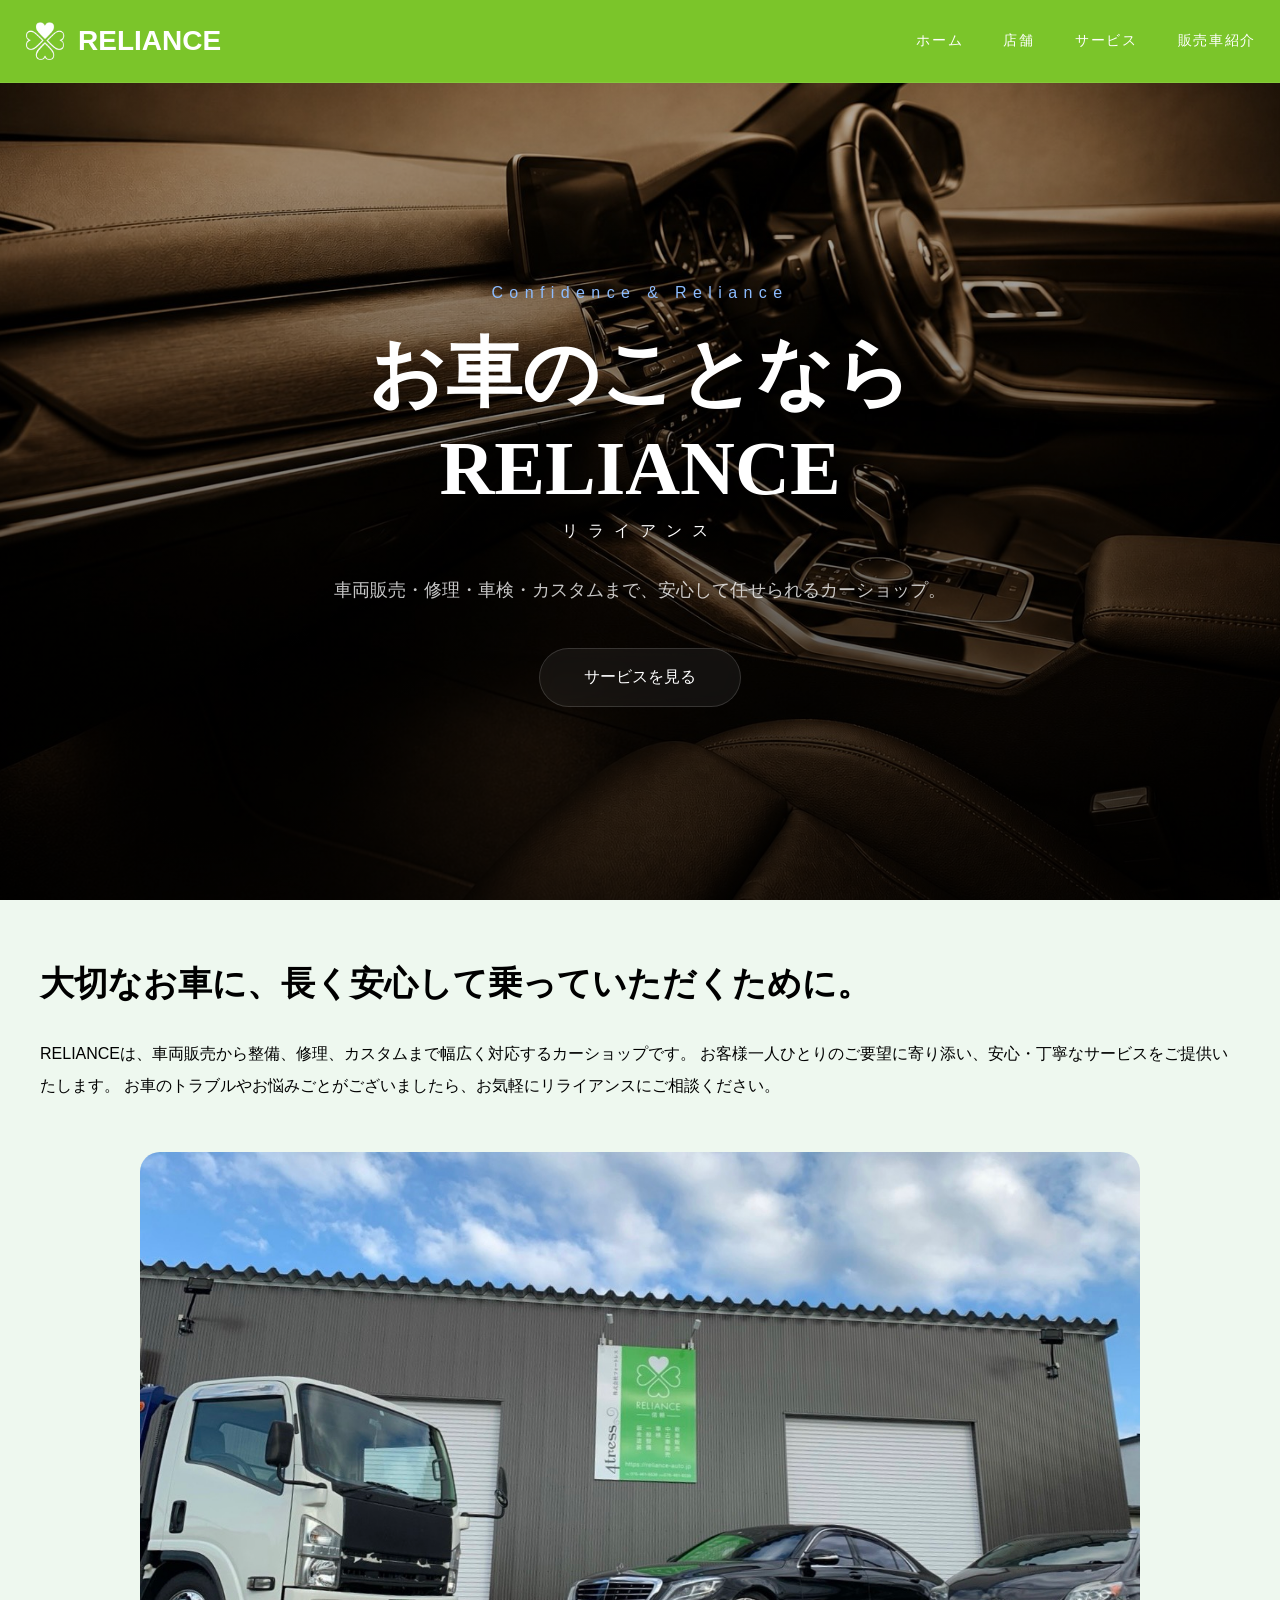
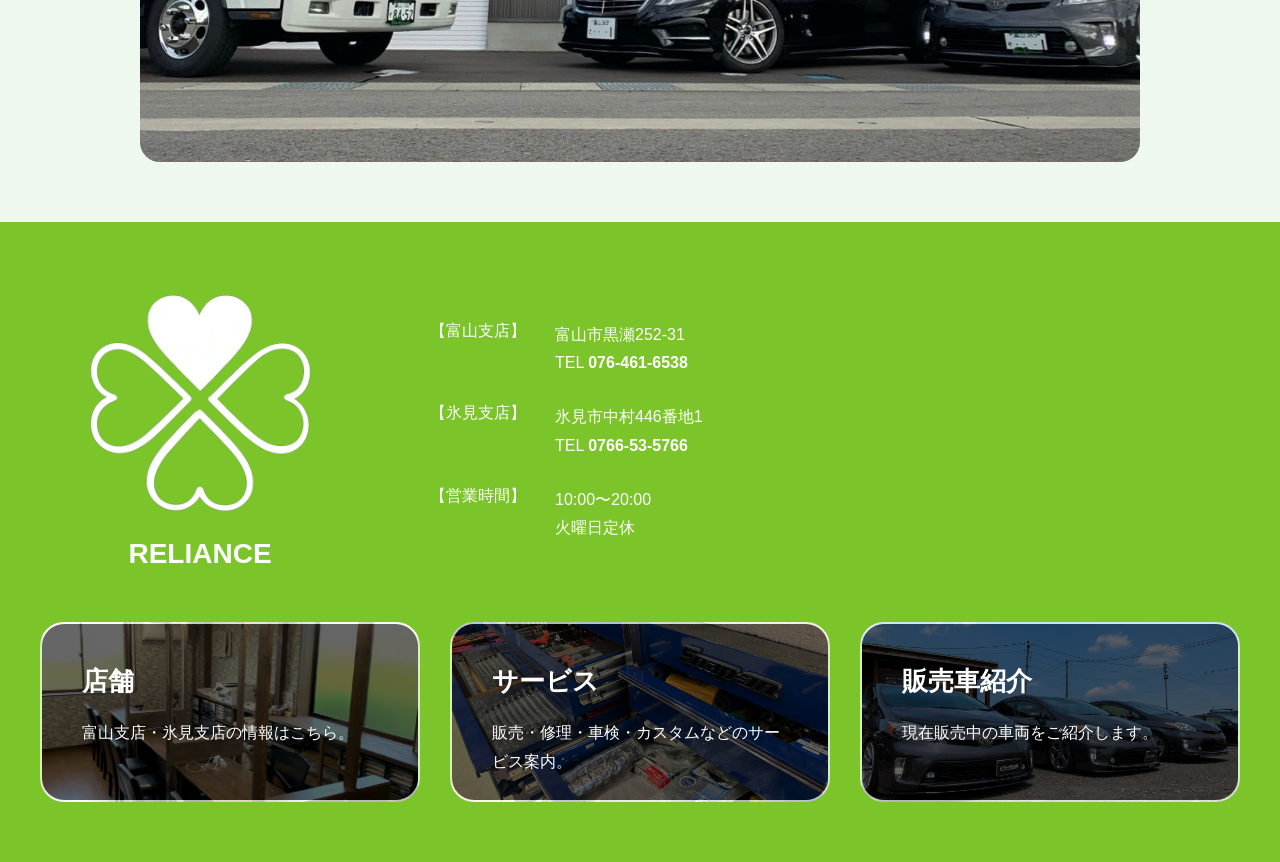
==== index.html @ ab474935 "update reliance design" ====
﻿<!DOCTYPE html>
<html lang="ja">
<head>
  <meta charset="UTF-8">
  <meta name="viewport" content="width=device-width, initial-scale=1.0">
  <title>RELIANCE | ホーム</title>
  <link rel="stylesheet" href="css/style.css">
</head>

<body>

<header class="header">

  <div class="header-inner">

    <a href="index.html" class="logo">
      <img src="images/logo.png" alt="RELIANCE Logo" class="logo-img">
      <span>RELIANCE</span>
    </a>

    <button class="menu-toggle" id="menuToggle">
      ☰
    </button>

    <nav class="nav" id="nav">
      <a href="index.html">ホーム</a>
      <a href="shop.html">店舗</a>
      <a href="service.html">サービス</a>
      <a href="cars.html">販売車紹介</a>
    </nav>

  </div>

</header>

<section class="hero">
  <div class="hero-overlay"></div>

  <div class="hero-content">
    <p class="hero-sub">Confidence & Reliance</p>

    <h1>
      お車のことなら<br>
      RELIANCE
    </h1>

    <p class="hero-text0">
      リライアンス
    </p>

    <p class="hero-text">
      車両販売・修理・車検・カスタムまで、安心して任せられるカーショップ。
    </p>

    <a href="service.html" class="hero-btn">サービスを見る</a>
  </div>
</section>

<section class="section">
  <div class="section-inner">

    <h2>大切なお車に、長く安心して乗っていただくために。</h2>

    <p>
      RELIANCEは、車両販売から整備、修理、カスタムまで幅広く対応するカーショップです。
      お客様一人ひとりのご要望に寄り添い、安心・丁寧なサービスをご提供いたします。
      お車のトラブルやお悩みごとがございましたら、お気軽にリライアンスにご相談ください。
    </p>

    <img src="images/toyama.jpg" alt="店舗イメージ" class="about-image">
  </div>
</section>

<section class="section dark">
  <div class="section-inner">

<div class="contact-top">

  <div class="contact-left">
    <img src="images/logo.png" alt="RELIANCE" class="contact-logo">
    <p class="contact-text">RELIANCE</p>
  </div>

  <div class="contact-right">

<div class="contact-address">

  <div class="info-row">
    <span class="info-title">【富山支店】</span>
    <span class="info-content">
      富山市黒瀬252-31<br>
      TEL <a href="tel:0764616538">076-461-6538</a>
    </span>
  </div>

  <div class="info-row">
    <span class="info-title">【氷見支店】</span>
    <span class="info-content">
      氷見市中村446番地1<br>
      TEL <a href="tel:0766535766">0766-53-5766</a>
    </span>
  </div>

  <div class="info-row">
    <span class="info-title">【営業時間】</span>
    <span class="info-content">
      10:00〜20:00<br>
      火曜日定休
    </span>
  </div>

</div>

  </div>

</div>

<div class="card-grid">

  <a href="shop.html" class="card home-shop-card">
    <h3>店舗</h3>
    <p>富山支店・氷見支店の情報はこちら。</p>
  </a>

  <a href="service.html" class="card home-service-card">
    <h3>サービス</h3>
    <p>販売・修理・車検・カスタムなどのサービス案内。</p>
  </a>

  <a href="cars.html" class="card home-cars-card">
    <h3>販売車紹介</h3>
    <p>現在販売中の車両をご紹介します。</p>
  </a>

</div>
  </div>
</section>

<script src="js/main.js"></script>
</body>
</html>
---- css/style.css ----
��/ *   = = = = = = = = = = = = = = = = = = = = = = =  
       C O M M O N  
 = = = = = = = = = = = = = = = = = = = = = = =   * /  
  
 *   {  
     m a r g i n :   0 ;  
     p a d d i n g :   0 ;  
     b o x - s i z i n g :   b o r d e r - b o x ;  
 }  
  
 b o d y   {  
     b a c k g r o u n d :   # E E F 8 E F ;  
  
     c o l o r :   # 0 0 0 ;  
  
     f o n t - f a m i l y :  
         " I n t e r " ,  
         " N o t o   S e r i f   J P " ,  
         s a n s - s e r i f ;  
  
     o v e r f l o w - x :   h i d d e n ;  
 }  
  
 a   {  
     t e x t - d e c o r a t i o n :   n o n e ;  
 }  
  
 / *   = = = = = = = = = = = = = = = = = = = = = = =  
       H E A D E R  
 = = = = = = = = = = = = = = = = = = = = = = =   * /  
  
 . h e a d e r   {  
     p o s i t i o n :   f i x e d ;  
  
     t o p :   0 ;  
     l e f t :   0 ;  
  
     w i d t h :   1 0 0 % ;  
  
     z - i n d e x :   1 0 0 0 ;  
  
     b a c k d r o p - f i l t e r :   b l u r ( 1 4 p x ) ;  
  
     b a c k g r o u n d :   # 7 B C 5 2 A ;  
  
     b o r d e r - b o t t o m :  
         1 p x   s o l i d   r g b a ( 2 5 5 , 2 5 5 , 2 5 5 , 0 . 0 8 ) ;  
 }  
  
 . h e a d e r - i n n e r   {  
  
     m a r g i n :   0   a u t o ;  
  
     p a d d i n g :   2 0 p x   2 4 p x ;  
  
     d i s p l a y :   f l e x ;  
  
     a l i g n - i t e m s :   c e n t e r ;  
  
     j u s t i f y - c o n t e n t :   s p a c e - b e t w e e n ;  
 }  
  
 . l o g o   {  
     d i s p l a y :   f l e x ;  
     a l i g n - i t e m s :   c e n t e r ;  
     g a p :   1 2 p x ;  
     c o l o r :   # f f f ;  
     t e x t - d e c o r a t i o n :   n o n e ;  
     f o n t - s i z e :   2 8 p x ;  
     f o n t - w e i g h t :   7 0 0 ;  
 }  
  
 . l o g o - i m g   {  
     w i d t h :   4 2 p x ;  
     h e i g h t :   4 2 p x ;  
     o b j e c t - f i t :   c o n t a i n ;  
 }  
  
 . n a v   {  
     d i s p l a y :   f l e x ;  
  
     g a p :   4 0 p x ;  
 }  
  
 . n a v   a   {  
     c o l o r :   # f f f ;  
  
     f o n t - s i z e :   1 4 p x ;  
  
     l e t t e r - s p a c i n g :   0 . 1 2 e m ;  
  
     t r a n s i t i o n :   0 . 3 s ;  
 }  
  
 . n a v   a : h o v e r   {  
     c o l o r :   # 8 c b c f f ;  
 }  
  
 / *   M E N U   B U T T O N   * /  
  
 . m e n u - t o g g l e   {  
     d i s p l a y :   n o n e ;  
  
     b a c k g r o u n d :   n o n e ;  
  
     b o r d e r :   n o n e ;  
  
     c o l o r :   # f f f ;  
  
     f o n t - s i z e :   3 0 p x ;  
  
     c u r s o r :   p o i n t e r ;  
 }  
  
 / *   = = = = = = = = = = = = = = = = = = = = = = =  
       H O M E  
 = = = = = = = = = = = = = = = = = = = = = = =   * /  
  
 . h e r o   {  
     p o s i t i o n :   r e l a t i v e ;  
  
     w i d t h :   1 0 0 % ;  
  
     m i n - h e i g h t :   1 0 0 v h ;  
     p a d d i n g - t o p :   8 0 p x ;  
     d i s p l a y :   f l e x ;  
  
     a l i g n - i t e m s :   c e n t e r ;  
  
     j u s t i f y - c o n t e n t :   c e n t e r ;  
  
     o v e r f l o w :   h i d d e n ;  
  
     b a c k g r o u n d :   u r l ( " . . / i m a g e s / i n t e r i o r . j p g " )   c e n t e r   c e n t e r   /   c o v e r   n o - r e p e a t ;  
 }  
  
 . h e r o - o v e r l a y   {  
     p o s i t i o n :   a b s o l u t e ;  
  
     i n s e t :   0 ;  
  
     b a c k g r o u n d :  
         l i n e a r - g r a d i e n t (  
             t o   b o t t o m ,  
             r g b a ( 0 , 0 , 0 , 0 . 2 ) ,  
             r g b a ( 0 , 0 , 0 , 0 . 7 5 )  
         ) ;  
 }  
  
 . h e r o - c o n t e n t   {  
     p o s i t i o n :   r e l a t i v e ;  
  
     z - i n d e x :   1 0 ;  
  
     t e x t - a l i g n :   c e n t e r ;  
  
     p a d d i n g :   2 0 p x ;  
 }  
  
 . h e r o - s u b   {  
     f o n t - s i z e :   1 6 p x ;  
  
     l e t t e r - s p a c i n g :   0 . 4 e m ;  
  
     c o l o r :   # 8 c b c f f ;  
     m a r g i n - t o p :   1 0 p x ;  
     m a r g i n - b o t t o m :   2 4 p x ;  
 }  
  
 . h e r o   h 1   {  
     f o n t - s i z e :   7 6 p x ;  
  
     l i n e - h e i g h t :   1 . 2 5 ;  
  
     m a r g i n - b o t t o m :   5 p x ;  
  
     f o n t - f a m i l y :  
         " N o t o   S e r i f   J P " ,  
         s e r i f ;  
  
     c o l o r :   # f f f ;  
 }  
  
 . h e r o - t e x t 0   {  
     f o n t - s i z e :   1 6 p x ;  
     l e t t e r - s p a c i n g :   1 0 p x ;  
     m a r g i n - b o t t o m :   3 0 p x ;  
  
     f o n t - f a m i l y :  
         " N o t o   S e r i f   J P " ,  
         s e r i f ;  
  
     c o l o r :   # f f f ;  
 }  
  
 . h e r o - t e x t   {  
     f o n t - s i z e :   1 8 p x ;  
  
     l i n e - h e i g h t :   2 ;  
  
     c o l o r :  
         r g b a ( 2 5 5 , 2 5 5 , 2 5 5 , 0 . 7 8 ) ;  
  
     m a r g i n - b o t t o m :   4 0 p x ;  
 }  
  
 . h e r o - b t n   {  
     d i s p l a y :   i n l i n e - f l e x ;  
  
     a l i g n - i t e m s :   c e n t e r ;  
  
     j u s t i f y - c o n t e n t :   c e n t e r ;  
  
     p a d d i n g :   1 8 p x   4 4 p x ;  
  
     b o r d e r - r a d i u s :   9 9 9 p x ;  
  
     c o l o r :   # f f f ;  
  
     b a c k g r o u n d :  
         r g b a ( 2 5 5 , 2 5 5 , 2 5 5 , 0 . 0 6 ) ;  
  
     b o r d e r :  
         1 p x   s o l i d   r g b a ( 2 5 5 , 2 5 5 , 2 5 5 , 0 . 1 5 ) ;  
  
     b a c k d r o p - f i l t e r :   b l u r ( 1 2 p x ) ;  
  
     t r a n s i t i o n :   0 . 3 s ;  
 }  
  
 . h e r o - b t n : h o v e r   {  
     t r a n s f o r m :   t r a n s l a t e Y ( - 4 p x ) ;  
  
     b a c k g r o u n d :  
         r g b a ( 2 5 5 , 2 5 5 , 2 5 5 , 0 . 1 2 ) ;  
 }  
  
 / *   = = = = = = = = = = = = = = = = = = = = = = =  
       S E C T I O N  
 = = = = = = = = = = = = = = = = = = = = = = =   * /  
  
 . s e c t i o n   {  
     p a d d i n g :   6 0 p x   2 0 p x ;  
 }  
  
 . s e c t i o n - i n n e r   {  
     m a x - w i d t h :   1 2 0 0 p x ;  
  
     m a r g i n :   0   a u t o ;  
 }  
  
  
 . s e c t i o n   h 2   {  
     f o n t - s i z e :   3 4 p x ;  
  
     l i n e - h e i g h t :   1 . 4 ;  
  
     m a r g i n - b o t t o m :   3 0 p x ;  
  
     f o n t - f a m i l y :  
         " N o t o   S e r i f   J P " ,  
         s e r i f ;  
 }  
  
 . s e c t i o n   p   {  
  
     l i n e - h e i g h t :   2 ;  
 }  
  
 . a b o u t - i m a g e   {  
     w i d t h :   1 0 0 % ;  
     m a x - w i d t h :   1 0 0 0 p x ;  
     d i s p l a y :   b l o c k ;  
     m a r g i n :   5 0 p x   a u t o   0 ;  
     b o r d e r - r a d i u s :   2 0 p x ;  
     o b j e c t - f i t :   c o v e r ;  
 }  
  
 . d a r k   {  
     b a c k g r o u n d :   # 7 B C 5 2 A ;  
 }  
  
 . c o n t a c t - t o p {  
         d i s p l a y : f l e x ;  
         a l i g n - i t e m s : c e n t e r ;  
         g a p : 7 0 p x ;  
         m a r g i n - b o t t o m : 4 0 p x ;  
 }  
  
 . c o n t a c t - l e f t {  
         f l e x : 0   0   3 2 0 p x ;  
         t e x t - a l i g n : c e n t e r ;  
 }  
  
 . c o n t a c t - l o g o {  
         w i d t h : 2 4 0 p x ;  
         m a x - w i d t h : 1 0 0 % ;  
 }  
  
 . c o n t a c t - t e x t {  
         c o l o r : # f f f ;  
         f o n t - s i z e : 2 8 p x ;  
         f o n t - w e i g h t :   7 0 0 ;  
 }  
  
 . c o n t a c t - r i g h t {  
         f l e x : 1 ;  
 }  
  
 . c o n t a c t - a d d r e s s {  
         d i s p l a y : f l e x ;  
         f l e x - d i r e c t i o n : c o l u m n ;  
         g a p : 2 5 p x ;  
 }  
  
 . i n f o - r o w {  
         d i s p l a y : g r i d ;  
         g r i d - t e m p l a t e - c o l u m n s : 1 0 0 p x   1 f r ;  
         g a p : 2 5 p x ;  
         a l i g n - i t e m s : s t a r t ;  
 }  
  
 . i n f o - t i t l e {  
         f o n t - w e i g h t : 5 0 0 ;  
         c o l o r : # f f f ;  
 }  
  
 . i n f o - c o n t e n t {  
         c o l o r : # f f f ;  
         l i n e - h e i g h t : 1 . 8 ;  
 }  
  
 . i n f o - c o n t e n t   a {  
         c o l o r : # f f f ;  
         f o n t - w e i g h t : 7 0 0 ;  
 }  
  
 / *   = = = = = = = = = = = = = = = = = = = = = = =  
       C A R D  
 = = = = = = = = = = = = = = = = = = = = = = =   * /  
  
 . c a r d - g r i d   {  
     d i s p l a y :   g r i d ;  
     g r i d - t e m p l a t e - c o l u m n s :   r e p e a t ( 3 ,   1 f r ) ;  
     g a p :   3 0 p x ;  
     m a r g i n - t o p :   0 p x ;  
 }  
  
 . c a r d   {  
     p o s i t i o n :   r e l a t i v e ;  
     o v e r f l o w :   h i d d e n ;  
  
     p a d d i n g :   4 0 p x ;  
     h e i g h t :   1 8 0 p x ;  
  
     b o r d e r - r a d i u s :   2 4 p x ;  
  
     c o l o r :   # f f f ;  
     t e x t - d e c o r a t i o n :   n o n e ;  
  
     b a c k g r o u n d - s i z e :   c o v e r ;  
     b a c k g r o u n d - p o s i t i o n :   c e n t e r ;  
     b a c k g r o u n d - r e p e a t :   n o - r e p e a t ;  
  
     b o r d e r :   2 p x   s o l i d   r g b a ( 2 5 5 , 2 5 5 , 2 5 5 , 0 . 7 ) ;  
  
     t r a n s i t i o n :   t r a n s f o r m   0 . 3 s   e a s e ;  
 }  
  
 / *   �Qw�0�fO0W0f0�eW[�0��0�0Y0O0Y0�0  * /  
 . c a r d : : b e f o r e   {  
     c o n t e n t :   " " ;  
     p o s i t i o n :   a b s o l u t e ;  
     i n s e t :   0 ;  
  
     b a c k g r o u n d :   r g b a ( 0 , 0 , 0 , 0 . 6 ) ;  
  
     z - i n d e x :   0 ;  
 }  
  
 / *   �eW[�0�Qwn0MRk0�QY0  * /  
 . c a r d   h 3 ,  
 . c a r d   p   {  
     p o s i t i o n :   r e l a t i v e ;  
     z - i n d e x :   1 ;  
 }  
  
 . c a r d : h o v e r   {  
     t r a n s f o r m :   t r a n s l a t e Y ( - 8 p x ) ;  
 }  
  
 . c a r d   h 3   {  
     f o n t - s i z e :   2 6 p x ;  
     m a r g i n :   0   0   2 0 p x ;  
  
     d i s p l a y :   b l o c k ;  
     w i d t h :   1 0 0 % ;  
     w h i t e - s p a c e :   n o w r a p ;  
 }  
  
 . c a r d   p   {  
     m a r g i n :   0 ;  
     l i n e - h e i g h t :   1 . 8 ;  
 }  
  
 . h o m e - s h o p - c a r d   {  
     b a c k g r o u n d - i m a g e :   u r l ( " . . / i m a g e s / s h o p 3 . j p g " ) ;  
 }  
  
 . h o m e - s e r v i c e - c a r d   {  
     b a c k g r o u n d - i m a g e :   u r l ( " . . / i m a g e s / s n a p . j p g " ) ;  
 }  
  
 . h o m e - c a r s - c a r d   {  
     b a c k g r o u n d - i m a g e :   u r l ( " . . / i m a g e s / c o o l . j p g " ) ;  
 }  
  
 / *   = = = = = = = = = = = = = = = = = = = = = = =  
       S H O P  
 = = = = = = = = = = = = = = = = = = = = = = =   * /  
  
 . p a g e - h e r o   {  
     p o s i t i o n :   r e l a t i v e ;  
  
     w i d t h :   1 0 0 % ;  
  
     h e i g h t :   5 0 v h ;  
  
     d i s p l a y :   f l e x ;  
  
     a l i g n - i t e m s :   c e n t e r ;  
  
     j u s t i f y - c o n t e n t :   c e n t e r ;  
  
     o v e r f l o w :   h i d d e n ;  
  
     b a c k g r o u n d :  
         r a d i a l - g r a d i e n t (  
             c i r c l e   a t   t o p ,  
             # 1 6 3 a 7 0   0 % ,  
             # 0 5 0 8 1 6   7 0 %  
         ) ;  
 }  
  
 . p a g e - h e r o - o v e r l a y   {  
     p o s i t i o n :   a b s o l u t e ;  
  
     i n s e t :   0 ;  
  
     b a c k g r o u n d :  
         l i n e a r - g r a d i e n t (  
             t o   b o t t o m ,  
             r g b a ( 0 , 0 , 0 , 0 . 2 ) ,  
             r g b a ( 0 , 0 , 0 , 0 . 7 5 )  
         ) ;  
 }  
  
 . p a g e - h e r o - c o n t e n t   {  
     p o s i t i o n :   r e l a t i v e ;  
  
     z - i n d e x :   1 0 ;  
  
     t e x t - a l i g n :   c e n t e r ;  
 }  
  
 . p a g e - s u b   {  
     f o n t - s i z e :   1 4 p x ;  
  
     l e t t e r - s p a c i n g :   0 . 4 e m ;  
  
     c o l o r :   # 8 c b c f f ;  
  
     m a r g i n - b o t t o m :   2 0 p x ;  
 }  
  
 . p a g e - h e r o   h 1   {  
     f o n t - s i z e :   6 4 p x ;  
  
     f o n t - f a m i l y :  
         " N o t o   S e r i f   J P " ,  
         s e r i f ;  
 }  
  
 . s h o p - s e c t i o n   {  
     p a d d i n g :   1 2 0 p x   2 0 p x ;  
 }  
  
 . s h o p - c a r d   {  
     d i s p l a y :   f l e x ;  
  
     a l i g n - i t e m s :   c e n t e r ;  
  
     g a p :   6 0 p x ;  
  
     m a r g i n - b o t t o m :   1 0 0 p x ;  
 }  
  
 . s h o p - c a r d . r e v e r s e   {  
     f l e x - d i r e c t i o n :   r o w - r e v e r s e ;  
 }  
  
 . s h o p - i m a g e ,  
 . s h o p - i n f o   {  
     f l e x :   1 ;  
 }  
  
 . s h o p - i m a g e   i m g   {  
     w i d t h :   1 0 0 % ;  
  
     d i s p l a y :   b l o c k ;  
  
     b o r d e r - r a d i u s :   2 4 p x ;  
 }  
  
 . s h o p - i n f o   h 2   {  
     f o n t - s i z e :   4 2 p x ;  
  
     m a r g i n - b o t t o m :   3 0 p x ;  
  
     f o n t - f a m i l y :  
         " N o t o   S e r i f   J P " ,  
         s e r i f ;  
 }  
  
 . s h o p - i n f o   p   {  
     l i n e - h e i g h t :   2 ;  
  
     m a r g i n - b o t t o m :   2 0 p x ;  
  
     c o l o r :  
         r g b a ( 2 5 5 , 2 5 5 , 2 5 5 , 0 . 7 8 ) ;  
 }  
  
 / *   = = = = = = = = = = = = = = = = = = = = = = =  
       M O B I L E  
 = = = = = = = = = = = = = = = = = = = = = = =   * /  
  
 @ m e d i a   ( m a x - w i d t h :   7 6 8 p x )   {  
  
     . h e a d e r - i n n e r   {  
         p a d d i n g :   1 8 p x   2 0 p x ;  
     }  
  
     . m e n u - t o g g l e   {  
         d i s p l a y :   b l o c k ;  
     }  
  
     . n a v   {  
         p o s i t i o n :   a b s o l u t e ;  
  
         t o p :   1 0 0 % ;  
         l e f t :   0 ;  
  
         w i d t h :   1 0 0 % ;  
  
         b a c k g r o u n d :   r g b a ( 1 2 3 ,   1 9 7 ,   4 2 ,   0 . 8 ) ;  
  
         b a c k d r o p - f i l t e r :   b l u r ( 1 2 p x ) ;  
  
         f l e x - d i r e c t i o n :   c o l u m n ;  
  
         a l i g n - i t e m s :   c e n t e r ;  
  
         g a p :   0 ;  
  
         d i s p l a y :   n o n e ;  
     }  
  
     . n a v . o p e n   {  
         d i s p l a y :   f l e x ;  
     }  
  
     . n a v   a   {  
         w i d t h :   1 0 0 % ;  
  
         t e x t - a l i g n :   c e n t e r ;  
  
         p a d d i n g :   2 0 p x   0 ;  
  
         b o r d e r - b o t t o m :  
             1 p x   s o l i d   r g b a ( 2 5 5 , 2 5 5 , 2 5 5 , 0 . 0 8 ) ;  
     }  
  
     . h e r o - s u b   {  
         m a r g i n - t o p :   0 p x ;  
     }  
     . h e r o   h 1   {  
         f o n t - s i z e :   4 2 p x ;  
     }  
  
     . h e r o - t e x t   {  
         f o n t - s i z e :   1 5 p x ;  
     }  
  
     . s e c t i o n   h 2   {  
         f o n t - s i z e :   3 2 p x ;  
     }  
  
     . c o n t a c t - t o p   {  
         f l e x - d i r e c t i o n :   c o l u m n ;  
         a l i g n - i t e m s :   f l e x - s t a r t ;  
     }  
  
     . c o n t a c t - l e f t   {  
         w i d t h :   1 0 0 % ;  
         t e x t - a l i g n :   c e n t e r ;   / *   �0�0`0Q0-N.Y  * /  
     }  
  
     . c o n t a c t - r i g h t   {  
         w i d t h :   1 0 0 % ;  
     }  
  
     . c a r d - g r i d   {  
         g r i d - t e m p l a t e - c o l u m n s :   1 f r ;  
     }  
  
     . p a g e - h e r o   h 1   {  
         f o n t - s i z e :   4 2 p x ;  
     }  
  
     . s h o p - c a r d ,  
     . s h o p - c a r d . r e v e r s e   {  
         f l e x - d i r e c t i o n :   c o l u m n ;  
     }  
  
 } 
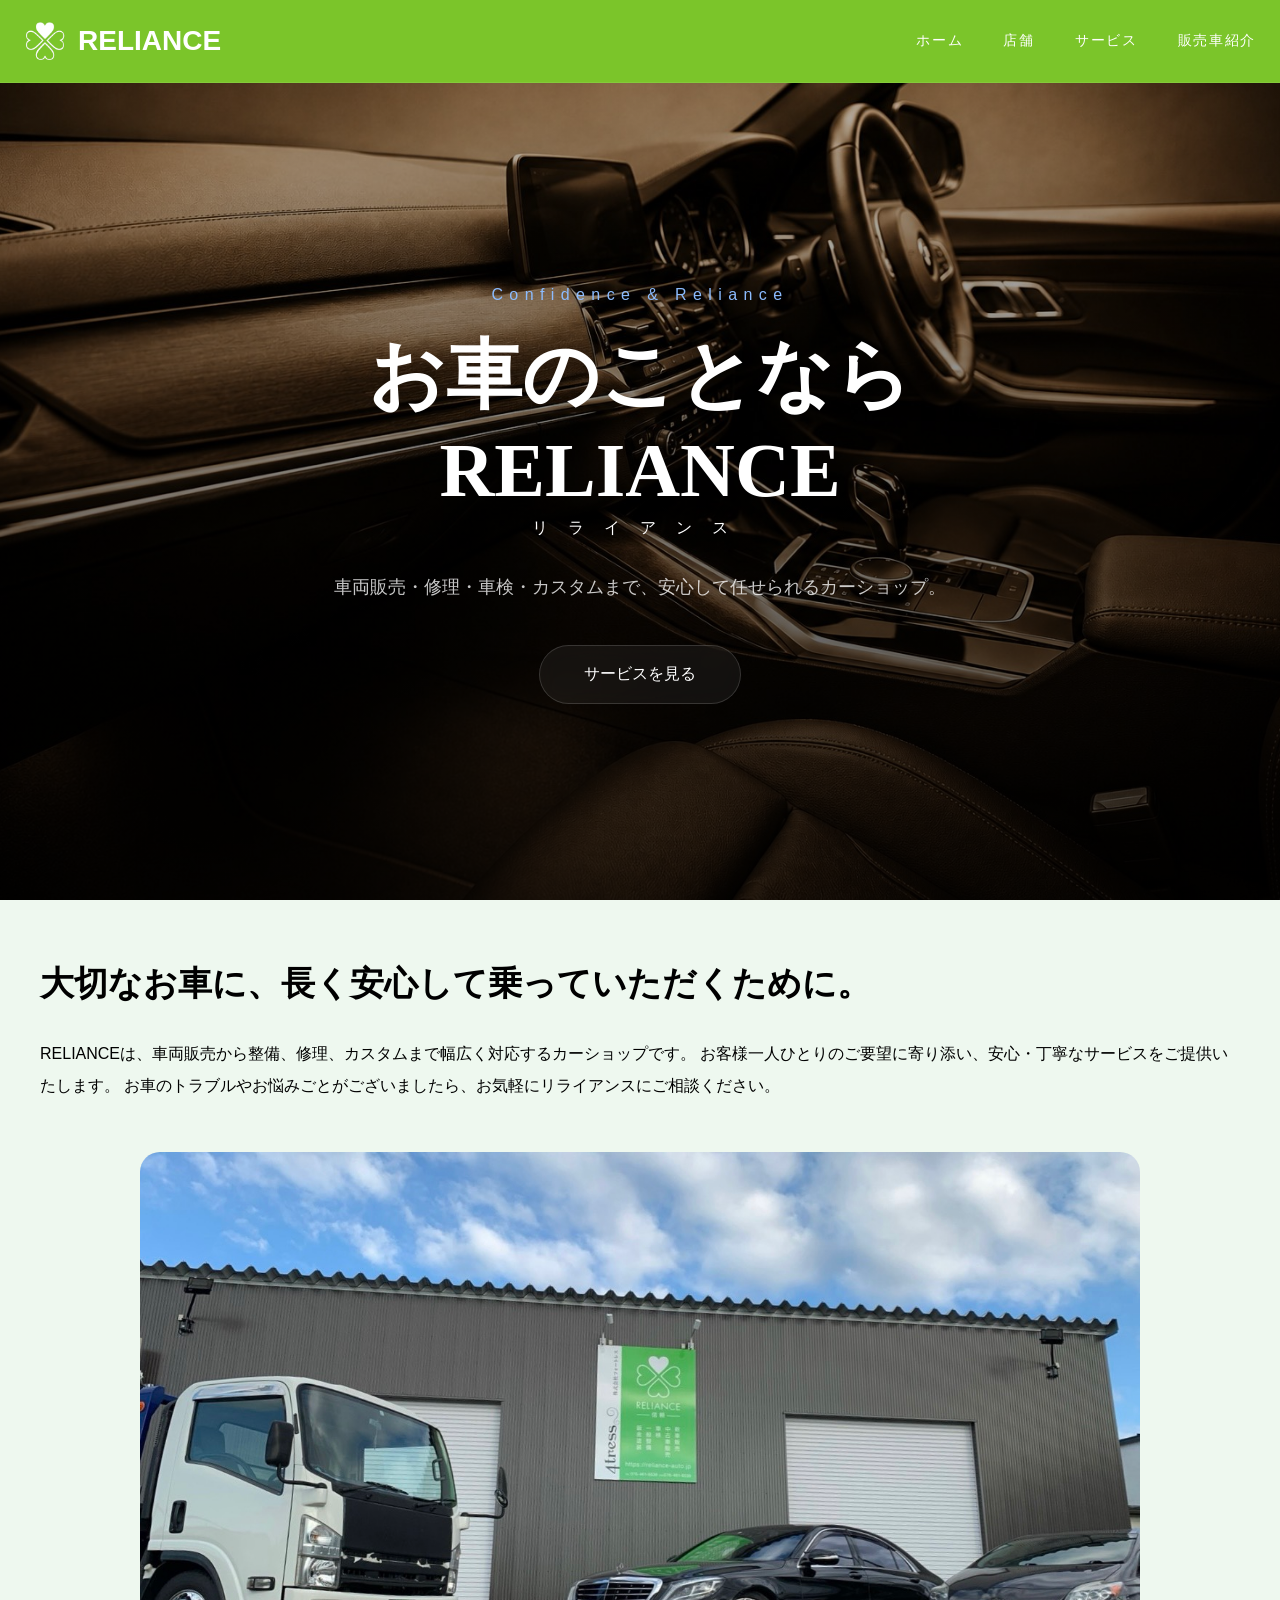
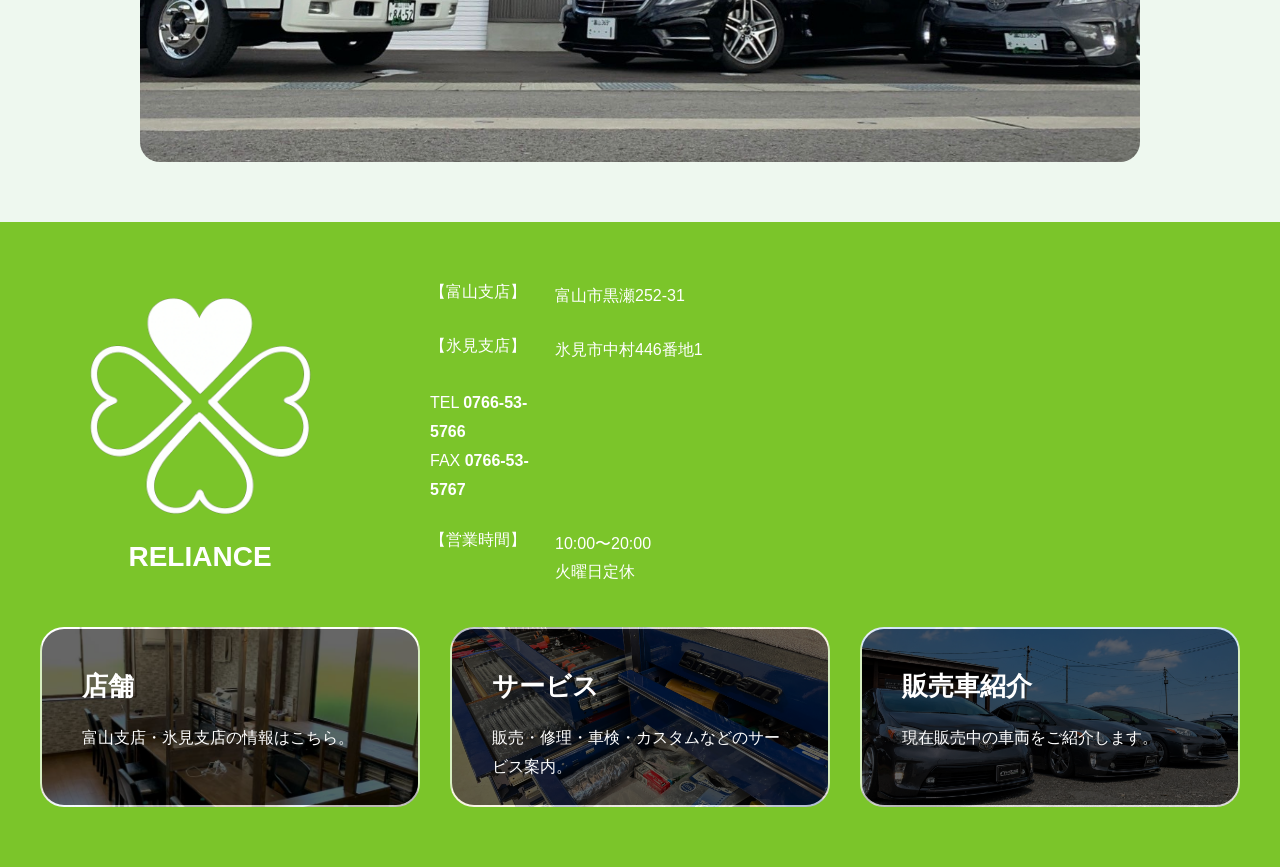
==== commit 2b2b4642: "update reliance design" ====
--- a/index.html
+++ b/index.html
@@ -88,16 +88,21 @@
   <div class="info-row">
     <span class="info-title">【富山支店】</span>
     <span class="info-content">
-      富山市黒瀬252-31<br>
-      TEL <a href="tel:0764616538">076-461-6538</a>
+      富山市黒瀬252-31
     </span>
   </div>
 
   <div class="info-row">
     <span class="info-title">【氷見支店】</span>
     <span class="info-content">
-      氷見市中村446番地1<br>
-      TEL <a href="tel:0766535766">0766-53-5766</a>
+      氷見市中村446番地1
+    </span>
+  </div>
+
+  <div class="info-row">
+    <span class="info-content">
+      TEL <a href="tel:0766535766">0766-53-5766</a><br>
+      FAX <a href="tel:0766535766">0766-53-5767</a>
     </span>
   </div>
 
--- a/css/style.css
+++ b/css/style.css
@@ -346,7 +346,7 @@
  
    
-     m a r g i n - b o t t o m :   5 p x ; +     m a r g i n - b o t t o m :   0 p x ;   
    
@@ -368,7 +368,7 @@
  
      f o n t - s i z e :   1 6 p x ;   
-     l e t t e r - s p a c i n g :   1 0 p x ; +     l e t t e r - s p a c i n g :   2 0 p x ;   
      m a r g i n - b o t t o m :   3 0 p x ;   
@@ -840,19 +840,453 @@
  
    
- . p a g e - h e r o   { - 
-     p o s i t i o n :   r e l a t i v e ; - 
- + . s h o p - s e c t i o n   { + 
+     p a d d i n g :   1 2 0 p x   2 0 p x ; + 
+ } + 
+ + 
+ . s h o p - t i t l e { + 
+     t e x t - a l i g n : l e f t ; + 
+     m a r g i n - b o t t o m : 5 0 p x ; + 
+ } + 
+ + 
+ . s h o p - s u b { + 
+     f o n t - s i z e : 1 8 p x ; + 
+     l e t t e r - s p a c i n g : 0 . 4 e m ; + 
+     c o l o r : # 1 6 3 A 7 0 ; + 
+     m a r g i n - b o t t o m : 1 0 p x ; + 
+ } + 
+ + 
+ . s h o p - t i t l e   h 2 { + 
+     f o n t - s i z e : 4 8 p x ; + 
+     f o n t - f a m i l y : " N o t o   S e r i f   J P " ,   s e r i f ; + 
+     c o l o r : # 0 5 0 8 1 6 ; + 
+ } + 
+ + 
+ . s h o p - c a r d   { + 
+     d i s p l a y :   f l e x ; + 
+ + 
+     a l i g n - i t e m s :   c e n t e r ; + 
+ + 
+     g a p :   6 0 p x ; + 
+ + 
+     m a r g i n - b o t t o m :   1 0 0 p x ; + 
+ } + 
+ + 
+ . s h o p - c a r d . r e v e r s e   { + 
+     f l e x - d i r e c t i o n :   r o w - r e v e r s e ; + 
+ } + 
+ + 
+ . s h o p - i m a g e , + 
+ . s h o p - i n f o   { + 
+     f l e x :   1 ; + 
+ } + 
+ + 
+ . s h o p - i m a g e   i m g   {   
      w i d t h :   1 0 0 % ;   
    
-     h e i g h t :   5 0 v h ; - 
- +     d i s p l a y :   b l o c k ; + 
+ + 
+     b o r d e r - r a d i u s :   2 4 p x ; + 
+ } + 
+ + 
+ . s h o p - i n f o   h 2   { + 
+     f o n t - s i z e :   2 8 p x ; + 
+ + 
+     m a r g i n - b o t t o m :   1 0 p x ; + 
+ + 
+     f o n t - f a m i l y : + 
+         " N o t o   S e r i f   J P " , + 
+         s e r i f ; + 
+ } + 
+ + 
+ . s h o p - i n f o   p   { + 
+     l i n e - h e i g h t :   2 ; + 
+ + 
+     m a r g i n - b o t t o m :   1 0 p x ; + 
+ + 
+     c o l o r : # 0 0 0 ; + 
+ } + 
+ + 
+ / *   = = = = = = = = = = = = = = = = = = = = = = = + 
+       M O B I L E + 
+ = = = = = = = = = = = = = = = = = = = = = = =   * / + 
+ + 
+ @ m e d i a   ( m a x - w i d t h :   7 6 8 p x )   { + 
+ + 
+     . h e a d e r - i n n e r   { + 
+         p a d d i n g :   1 8 p x   2 0 p x ; + 
+     } + 
+ + 
+     . m e n u - t o g g l e   { + 
+         d i s p l a y :   b l o c k ; + 
+     } + 
+ + 
+     . n a v   { + 
+         p o s i t i o n :   a b s o l u t e ; + 
+ + 
+         t o p :   1 0 0 % ; + 
+         l e f t :   0 ; + 
+ + 
+         w i d t h :   1 0 0 % ; + 
+ + 
+         b a c k g r o u n d :   r g b a ( 1 2 3 ,   1 9 7 ,   4 2 ,   0 . 8 ) ; + 
+ + 
+         b a c k d r o p - f i l t e r :   b l u r ( 1 2 p x ) ; + 
+ + 
+         f l e x - d i r e c t i o n :   c o l u m n ; + 
+ + 
+         a l i g n - i t e m s :   c e n t e r ; + 
+ + 
+         g a p :   0 ; + 
+ + 
+         d i s p l a y :   n o n e ; + 
+     } + 
+ + 
+     . n a v . o p e n   { + 
+         d i s p l a y :   f l e x ; + 
+     } + 
+ + 
+     . n a v   a   { + 
+         w i d t h :   1 0 0 % ; + 
+ + 
+         t e x t - a l i g n :   c e n t e r ; + 
+ + 
+         p a d d i n g :   2 0 p x   0 ; + 
+ + 
+         b o r d e r - b o t t o m : + 
+             1 p x   s o l i d   r g b a ( 2 5 5 , 2 5 5 , 2 5 5 , 0 . 0 8 ) ; + 
+     } + 
+ + 
+     . h e r o - s u b   { + 
+         m a r g i n - t o p :   0 p x ; + 
+     } + 
+     . h e r o   h 1   { + 
+         f o n t - s i z e :   4 2 p x ; + 
+     } + 
+ + 
+     . h e r o - t e x t   { + 
+         f o n t - s i z e :   1 5 p x ; + 
+     } + 
+ + 
+     . s e c t i o n   h 2   { + 
+         f o n t - s i z e :   2 4 p x ; + 
+     } + 
+ + 
+     . c o n t a c t - t o p   { + 
+         f l e x - d i r e c t i o n :   c o l u m n ; + 
+         a l i g n - i t e m s :   f l e x - s t a r t ; + 
+     } + 
+ + 
+     . c o n t a c t - l e f t   { + 
+         w i d t h :   1 0 0 % ; + 
+         t e x t - a l i g n :   c e n t e r ;   / *   �0�0`0Q0-N.Y  * / + 
+     } + 
+ + 
+     . c o n t a c t - r i g h t   { + 
+         w i d t h :   1 0 0 % ; + 
+     } + 
+ + 
+     . c a r d - g r i d   { + 
+         g r i d - t e m p l a t e - c o l u m n s :   1 f r ; + 
+     } + 
+ + 
+     . p a g e - h e r o   h 1   { + 
+         f o n t - s i z e :   4 2 p x ; + 
+     } + 
+ + 
+     . s h o p - s u b { + 
+     f o n t - s i z e : 1 4 p x ; + 
+     l e t t e r - s p a c i n g : 0 . 3 e m ; + 
+     m a r g i n - b o t t o m : 6 p x ; + 
+ } + 
+ + 
+     . s h o p - t i t l e   h 2 { + 
+     f o n t - s i z e : 3 8 p x ; + 
+ + 
+ } + 
+ + 
+     . s h o p - c a r d   { + 
+         g a p :   2 0 p x ; + 
+ + 
+         m a r g i n - b o t t o m :   4 0 p x ; + 
+     } + 
+ + 
+     . s h o p - c a r d , + 
+     . s h o p - c a r d . r e v e r s e   { + 
+         f l e x - d i r e c t i o n :   c o l u m n ; + 
+     } + 
+ + 
+ } + 
+ + 
+ / *   = = = = = = = = = = = = = = = = = = = = = = = + 
+       S E R V I C E   P A G E + 
+ = = = = = = = = = = = = = = = = = = = = = = =   * / + 
+ + 
+ . s e r v i c e - s e c t i o n   { + 
+     p a d d i n g :   1 2 0 p x   2 0 p x ; + 
+ } + 
+ + 
+ . s e r v i c e - t i t l e   { + 
+     m a r g i n - b o t t o m :   5 0 p x ; + 
+ } + 
+ + 
+ . s e r v i c e - s u b   { + 
+     m a r g i n - b o t t o m :   1 0 p x ; + 
+ + 
+     c o l o r :   # 1 6 3 A 7 0 ; + 
+ + 
+     f o n t - s i z e :   1 8 p x ; + 
+ + 
+     l e t t e r - s p a c i n g :   0 . 4 e m ; + 
+ } + 
+ + 
+ . s e r v i c e - t i t l e   h 2   { + 
+     c o l o r :   # 0 5 0 8 1 6 ; + 
+ + 
+     f o n t - f a m i l y :   " N o t o   S e r i f   J P " ,   s e r i f ; + 
+ + 
+     f o n t - s i z e :   4 8 p x ; + 
+ } + 
+ + 
+ . s e r v i c e - l e a d   { + 
+     m a r g i n - b o t t o m :   5 0 p x ; + 
+ + 
+     f o n t - s i z e :   1 6 p x ; + 
+ + 
+     l i n e - h e i g h t :   2 ; + 
+ } + 
+ + 
+ . s e r v i c e - l e a d   p   +   p   { + 
+     m a r g i n - t o p :   2 0 p x ; + 
+ } + 
+ + 
+ + 
+ / *   �0�0�0�01 ��v  * / + 
+ + 
+ . s e r v i c e - i t e m   {   
      d i s p l a y :   f l e x ;   
@@ -862,63 +1296,159 @@
  
    
-     j u s t i f y - c o n t e n t :   c e n t e r ; +     g a p :   7 0 p x ; + 
+ + 
+     m a r g i n - b o t t o m :   0 p x ; + 
+ } + 
+ + 
+ + 
+ / *   r e v e r s e L0�ND0_0��vo0�]�S�S�  * / + 
+ + 
+ . s e r v i c e - i t e m . r e v e r s e   { + 
+     f l e x - d i r e c t i o n :   r o w - r e v e r s e ; + 
+ } + 
+ + 
+ + 
+ / *   �e�z�R  * / + 
+ + 
+ . s e r v i c e - i n f o   { + 
+     f l e x :   1 ; + 
+ } + 
+ + 
+ . s e r v i c e - n u m b e r   { + 
+     m a r g i n - b o t t o m :   1 0 p x ; + 
+ + 
+     c o l o r :   # 3 f 7 f e f ; + 
+ + 
+     f o n t - s i z e :   1 5 p x ; + 
+ + 
+     f o n t - w e i g h t :   b o l d ; + 
+ + 
+     l e t t e r - s p a c i n g :   0 . 1 5 e m ; + 
+ } + 
+ + 
+ . s e r v i c e - i n f o   h 3   { + 
+     m a r g i n - b o t t o m :   2 5 p x ; + 
+ + 
+     c o l o r :   # 0 5 0 8 1 6 ; + 
+ + 
+     f o n t - f a m i l y :   " N o t o   S e r i f   J P " ,   s e r i f ; + 
+ + 
+     f o n t - s i z e :   3 0 p x ; + 
+ + 
+     f o n t - w e i g h t :   6 0 0 ; + 
+ + 
+     l i n e - h e i g h t :   1 . 5 ; + 
+ } + 
+ + 
+ . s e r v i c e - i n f o   >   p : l a s t - c h i l d   { + 
+     f o n t - s i z e :   1 5 p x ; + 
+ + 
+     l i n e - h e i g h t :   2 ; + 
+ } + 
+ + 
+ + 
+ / *   ;u�P�R  * / + 
+ + 
+ . s e r v i c e - i m a g e   { + 
+     f l e x :   1 ;   
    
      o v e r f l o w :   h i d d e n ;   
- - 
-     b a c k g r o u n d : - 
-         r a d i a l - g r a d i e n t ( - 
-             c i r c l e   a t   t o p , - 
-             # 1 6 3 a 7 0   0 % , - 
-             # 0 5 0 8 1 6   7 0 % - 
-         ) ; - 
- } - 
- - 
- . p a g e - h e r o - o v e r l a y   { - 
-     p o s i t i o n :   a b s o l u t e ; - 
- - 
-     i n s e t :   0 ; - 
- - 
-     b a c k g r o u n d : - 
-         l i n e a r - g r a d i e n t ( - 
-             t o   b o t t o m , - 
-             r g b a ( 0 , 0 , 0 , 0 . 2 ) , - 
-             r g b a ( 0 , 0 , 0 , 0 . 7 5 ) - 
-         ) ; - 
- } - 
- - 
- . p a g e - h e r o - c o n t e n t   { - 
-     p o s i t i o n :   r e l a t i v e ; - 
- - 
-     z - i n d e x :   1 0 ; + } + 
+ + 
+ . s e r v i c e - i m a g e   i m g   { + 
+     d i s p l a y :   b l o c k ; + 
+ + 
+     w i d t h :   1 0 0 % ; + 
+ + 
+     h e i g h t :   4 2 0 p x ; + 
+ + 
+     o b j e c t - f i t :   c o v e r ; + 
+ } + 
+ + 
+ + 
+ / *    g�_n0��f�e  * / + 
+ + 
+ . s e r v i c e - b o t t o m   { + 
+     p a d d i n g :   6 0 p x   3 0 p x ; + 
+ + 
+     b a c k g r o u n d :   # e e f 8 e f ;   
    
@@ -928,145 +1458,23 @@
  
    
- . p a g e - s u b   { - 
-     f o n t - s i z e :   1 4 p x ; - 
- - 
-     l e t t e r - s p a c i n g :   0 . 4 e m ; - 
- - 
-     c o l o r :   # 8 c b c f f ; - 
- - 
-     m a r g i n - b o t t o m :   2 0 p x ; - 
- } - 
- - 
- . p a g e - h e r o   h 1   { - 
-     f o n t - s i z e :   6 4 p x ; - 
- - 
-     f o n t - f a m i l y : - 
-         " N o t o   S e r i f   J P " , - 
-         s e r i f ; - 
- } - 
- - 
- . s h o p - s e c t i o n   { - 
-     p a d d i n g :   1 2 0 p x   2 0 p x ; - 
- } - 
- - 
- . s h o p - c a r d   { - 
-     d i s p l a y :   f l e x ; - 
- - 
-     a l i g n - i t e m s :   c e n t e r ; - 
- - 
-     g a p :   6 0 p x ; - 
- - 
-     m a r g i n - b o t t o m :   1 0 0 p x ; - 
- } - 
- - 
- . s h o p - c a r d . r e v e r s e   { - 
-     f l e x - d i r e c t i o n :   r o w - r e v e r s e ; - 
- } - 
- - 
- . s h o p - i m a g e , - 
- . s h o p - i n f o   { - 
-     f l e x :   1 ; - 
- } - 
- - 
- . s h o p - i m a g e   i m g   { - 
-     w i d t h :   1 0 0 % ; - 
- - 
-     d i s p l a y :   b l o c k ; - 
- - 
-     b o r d e r - r a d i u s :   2 4 p x ; - 
- } - 
- - 
- . s h o p - i n f o   h 2   { - 
-     f o n t - s i z e :   4 2 p x ; - 
- - 
-     m a r g i n - b o t t o m :   3 0 p x ; - 
- - 
-     f o n t - f a m i l y : - 
-         " N o t o   S e r i f   J P " , - 
-         s e r i f ; - 
- } - 
- - 
- . s h o p - i n f o   p   { + . s e r v i c e - b o t t o m   p   { + 
+     f o n t - s i z e :   1 6 p x ; + 
+   
      l i n e - h e i g h t :   2 ;   
- - 
-     m a r g i n - b o t t o m :   2 0 p x ; - 
- - 
-     c o l o r : - 
-         r g b a ( 2 5 5 , 2 5 5 , 2 5 5 , 0 . 7 8 ) ; - 
- } + } + 
+   
    
  / *   = = = = = = = = = = = = = = = = = = = = = = =   
-       M O B I L E +       S M A R T P H O N E   
  = = = = = = = = = = = = = = = = = = = = = = =   * /   
@@ -1076,175 +1484,89 @@
  
    
-     . h e a d e r - i n n e r   { - 
-         p a d d i n g :   1 8 p x   2 0 p x ; - 
-     } - 
- - 
-     . m e n u - t o g g l e   { - 
-         d i s p l a y :   b l o c k ; - 
-     } - 
- - 
-     . n a v   { - 
-         p o s i t i o n :   a b s o l u t e ; - 
- - 
-         t o p :   1 0 0 % ; - 
-         l e f t :   0 ; - 
- - 
-         w i d t h :   1 0 0 % ; - 
- - 
-         b a c k g r o u n d :   r g b a ( 1 2 3 ,   1 9 7 ,   4 2 ,   0 . 8 ) ; - 
- - 
-         b a c k d r o p - f i l t e r :   b l u r ( 1 2 p x ) ; - 
- +     . s e r v i c e - t i t l e   { + 
+         m a r g i n - b o t t o m :   3 0 p x ; + 
+     } + 
+ + 
+     . s e r v i c e - s u b   { + 
+         m a r g i n - b o t t o m :   6 p x ; + 
+         f o n t - s i z e :   1 4 p x ; + 
+ + 
+         l e t t e r - s p a c i n g :   0 . 3 e m ; + 
+     } + 
+ + 
+     . s e r v i c e - t i t l e   h 2   { + 
+         f o n t - s i z e :   3 8 p x ; + 
+     } + 
+ + 
+     . s e r v i c e - l e a d   { + 
+         m a r g i n - b o t t o m :   4 0 p x ; + 
+     } + 
+ + 
+ + 
+     . s e r v i c e - l e a d   b r   { + 
+         d i s p l a y :   n o n e ; + 
+     } + 
+ + 
+     . s e r v i c e - i t e m , + 
+     . s e r v i c e - i t e m . r e v e r s e   {   
          f l e x - d i r e c t i o n :   c o l u m n ;   
    
-         a l i g n - i t e m s :   c e n t e r ; - 
- - 
-         g a p :   0 ; - 
- - 
-         d i s p l a y :   n o n e ; - 
-     } - 
- - 
-     . n a v . o p e n   { - 
-         d i s p l a y :   f l e x ; - 
-     } - 
- - 
-     . n a v   a   { - 
-         w i d t h :   1 0 0 % ; - 
- - 
-         t e x t - a l i g n :   c e n t e r ; - 
- - 
-         p a d d i n g :   2 0 p x   0 ; - 
- - 
-         b o r d e r - b o t t o m : - 
-             1 p x   s o l i d   r g b a ( 2 5 5 , 2 5 5 , 2 5 5 , 0 . 0 8 ) ; - 
-     } - 
- - 
-     . h e r o - s u b   { - 
-         m a r g i n - t o p :   0 p x ; - 
-     } - 
-     . h e r o   h 1   { - 
-         f o n t - s i z e :   4 2 p x ; - 
-     } - 
- - 
-     . h e r o - t e x t   { - 
-         f o n t - s i z e :   1 5 p x ; - 
-     } - 
- - 
-     . s e c t i o n   h 2   { - 
-         f o n t - s i z e :   3 2 p x ; - 
-     } - 
- - 
-     . c o n t a c t - t o p   { - 
-         f l e x - d i r e c t i o n :   c o l u m n ; - 
-         a l i g n - i t e m s :   f l e x - s t a r t ; - 
-     } - 
- - 
-     . c o n t a c t - l e f t   { - 
-         w i d t h :   1 0 0 % ; - 
-         t e x t - a l i g n :   c e n t e r ;   / *   �0�0`0Q0-N.Y  * / - 
-     } - 
- - 
-     . c o n t a c t - r i g h t   { - 
-         w i d t h :   1 0 0 % ; - 
-     } - 
- - 
-     . c a r d - g r i d   { - 
-         g r i d - t e m p l a t e - c o l u m n s :   1 f r ; - 
-     } - 
- - 
-     . p a g e - h e r o   h 1   { - 
-         f o n t - s i z e :   4 2 p x ; - 
-     } - 
- - 
-     . s h o p - c a r d , - 
-     . s h o p - c a r d . r e v e r s e   { - 
-         f l e x - d i r e c t i o n :   c o l u m n ; - 
-     } +         a l i g n - i t e m s :   s t r e t c h ; + 
+ + 
+         g a p :   3 0 p x ; + 
+ + 
+         m a r g i n - b o t t o m :   3 0 p x ; + 
+     } + 
+ + 
+     . s e r v i c e - i n f o   h 3   { + 
+         m a r g i n - b o t t o m :   2 0 p x ; + 
+ + 
+         f o n t - s i z e :   2 4 p x ; + 
+ + 
+     } + 
+     
    
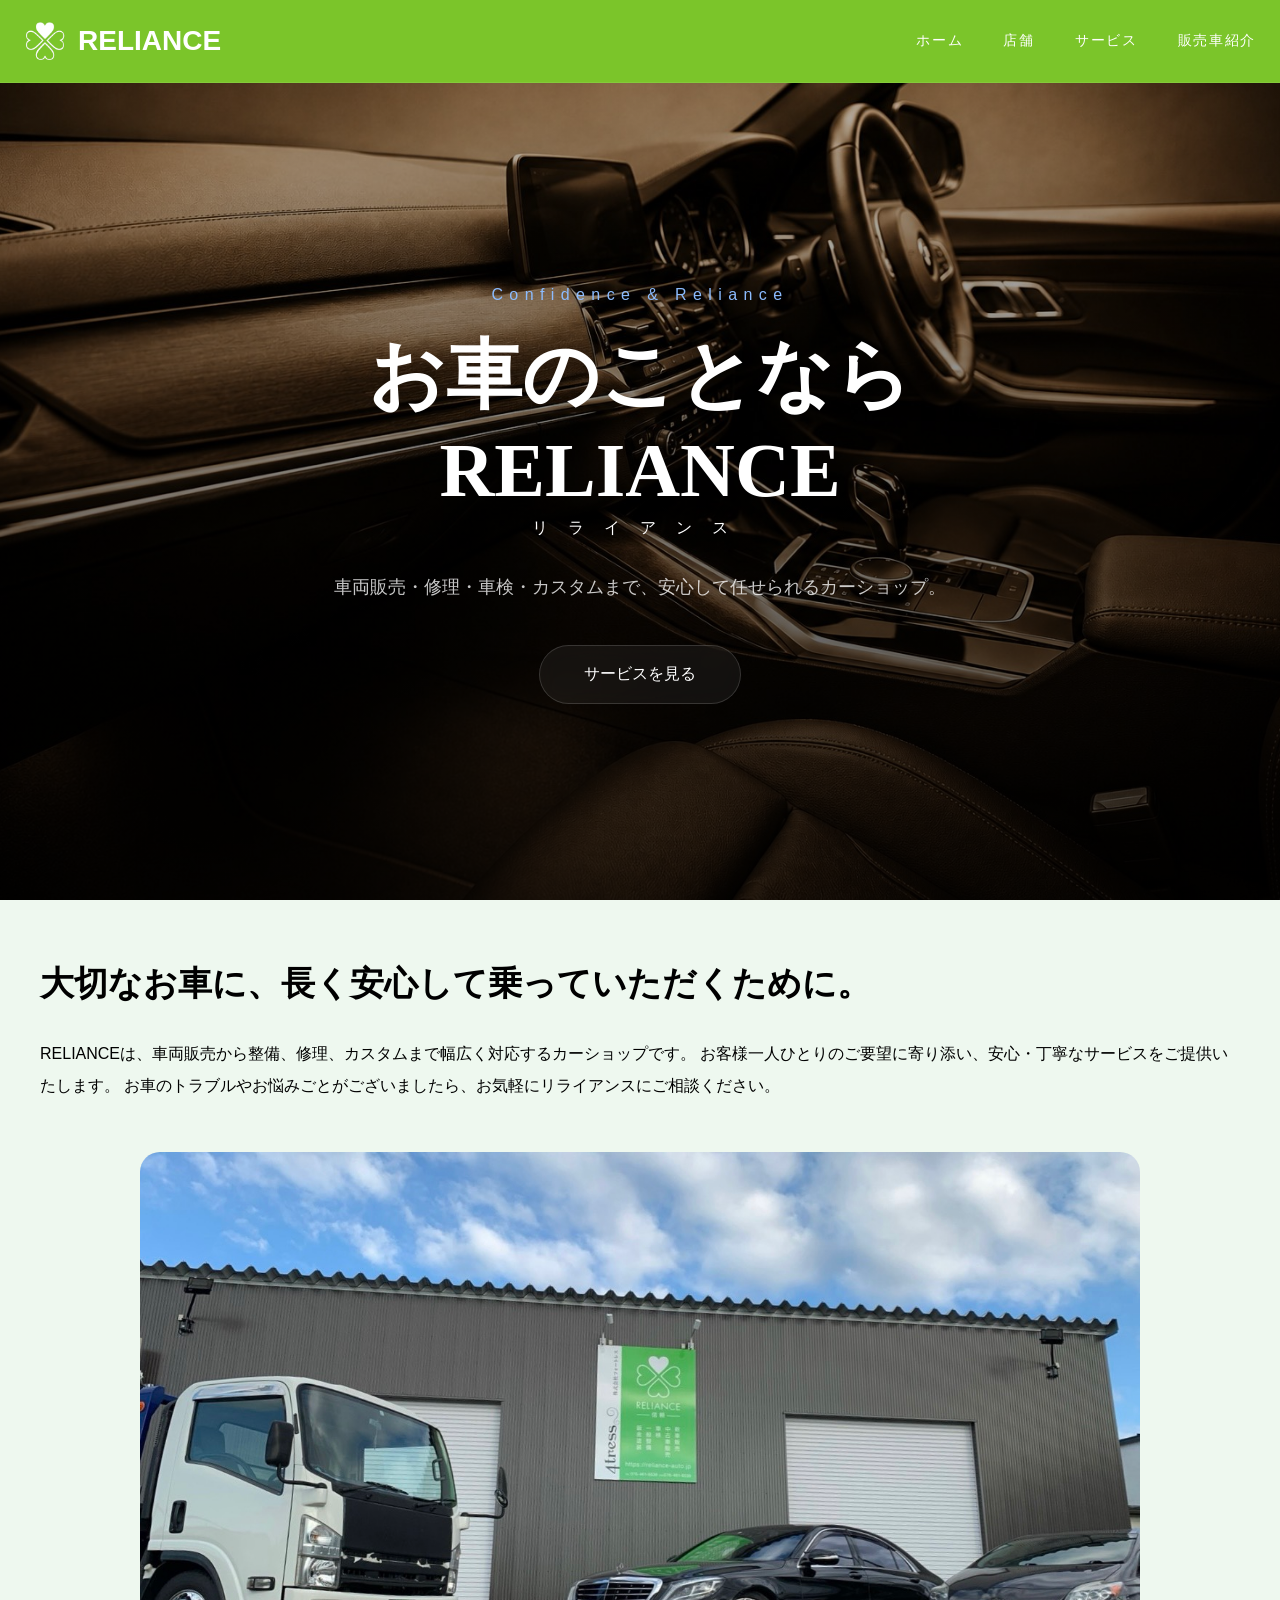
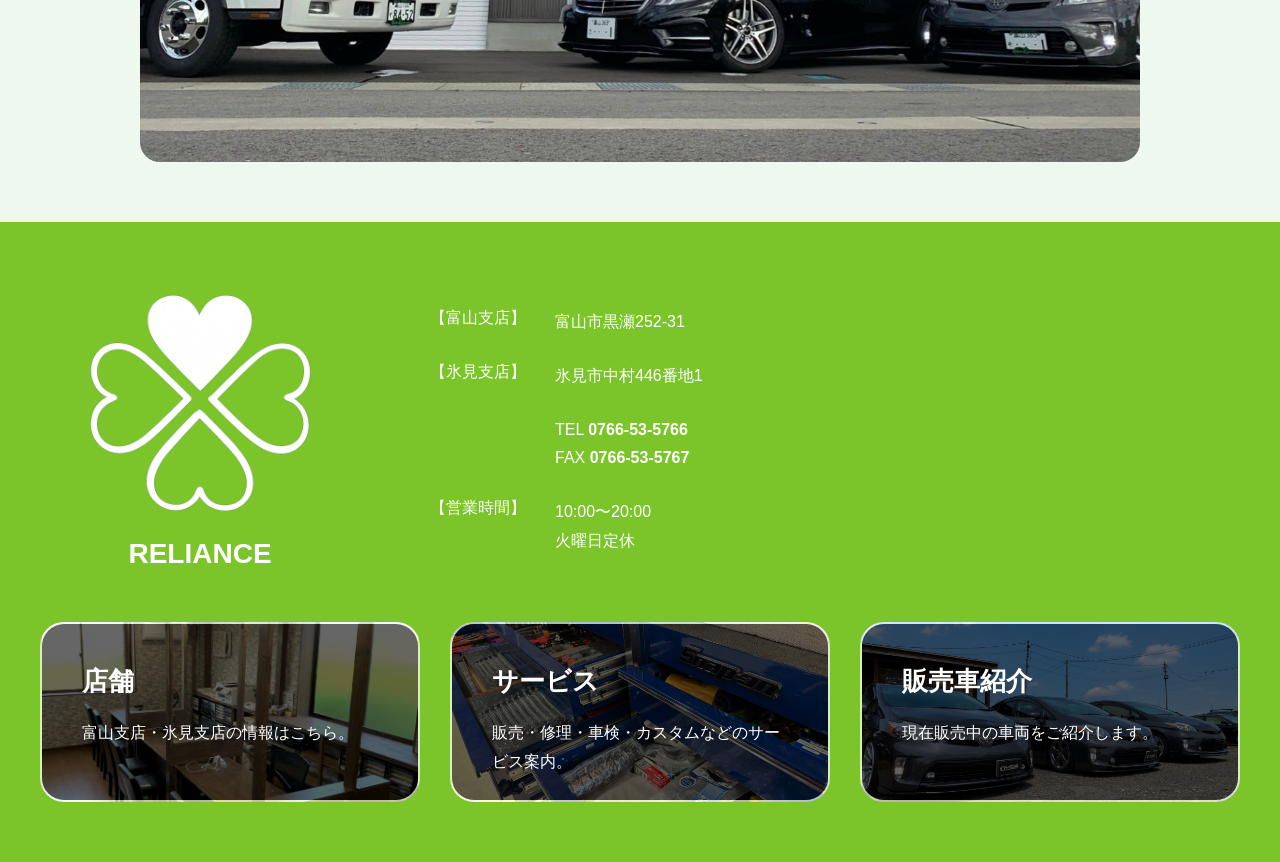
==== commit baebfded: "update reliance design" ====
--- a/index.html
+++ b/index.html
@@ -100,6 +100,7 @@
   </div>
 
   <div class="info-row">
+    <span class="info-title"></span>
     <span class="info-content">
       TEL <a href="tel:0766535766">0766-53-5766</a><br>
       FAX <a href="tel:0766535766">0766-53-5767</a>
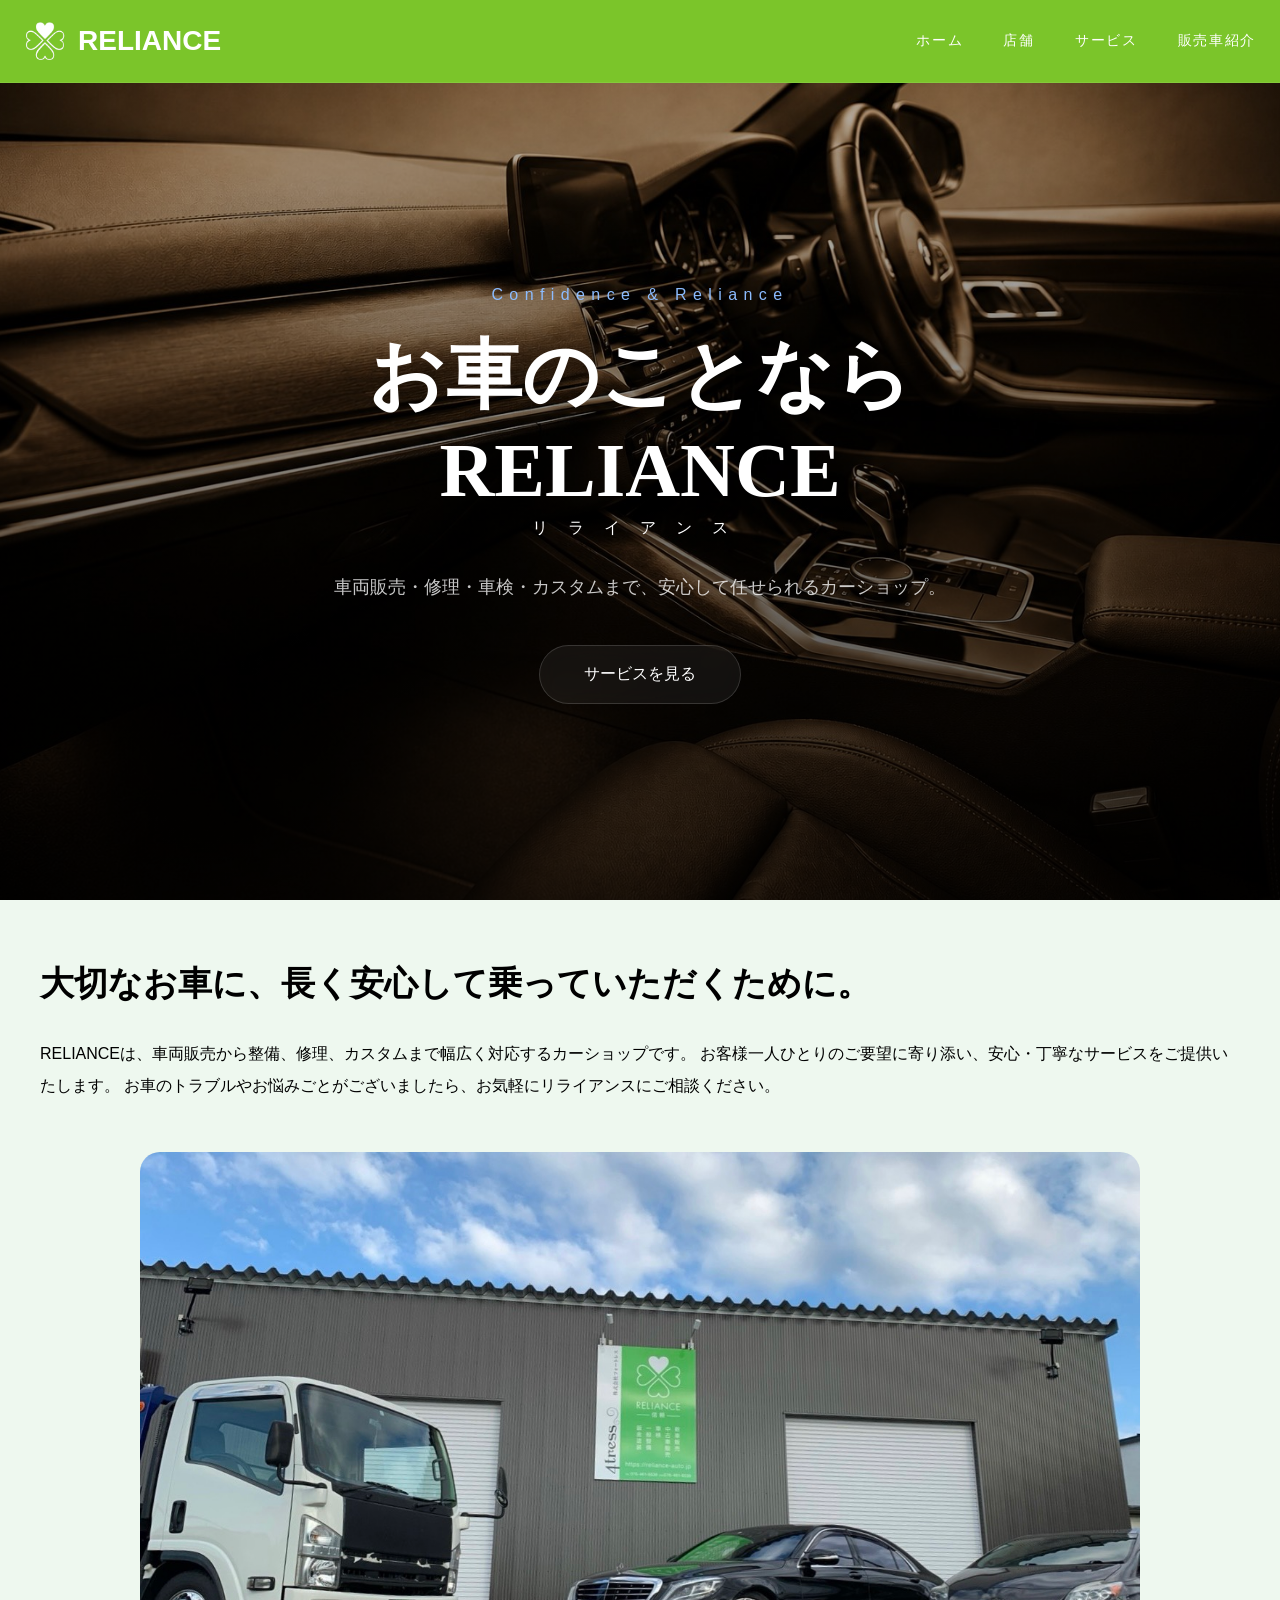
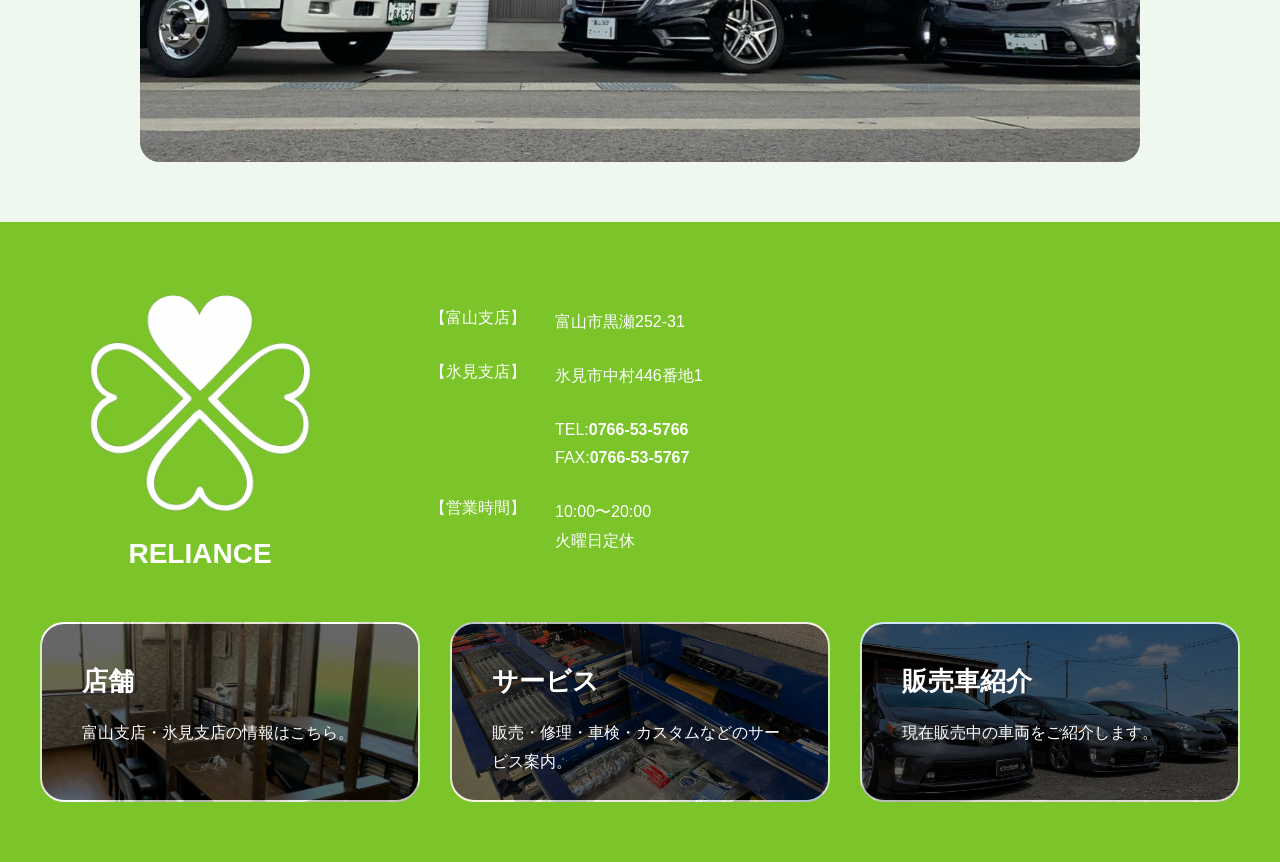
==== commit bc356310: "update reliance design" ====
--- a/index.html
+++ b/index.html
@@ -102,8 +102,8 @@
   <div class="info-row">
     <span class="info-title"></span>
     <span class="info-content">
-      TEL <a href="tel:0766535766">0766-53-5766</a><br>
-      FAX <a href="tel:0766535766">0766-53-5767</a>
+      TEL:<a href="tel:0766535766">0766-53-5766</a><br>
+      FAX:<a href="tel:0766535766">0766-53-5767</a>
     </span>
   </div>
 
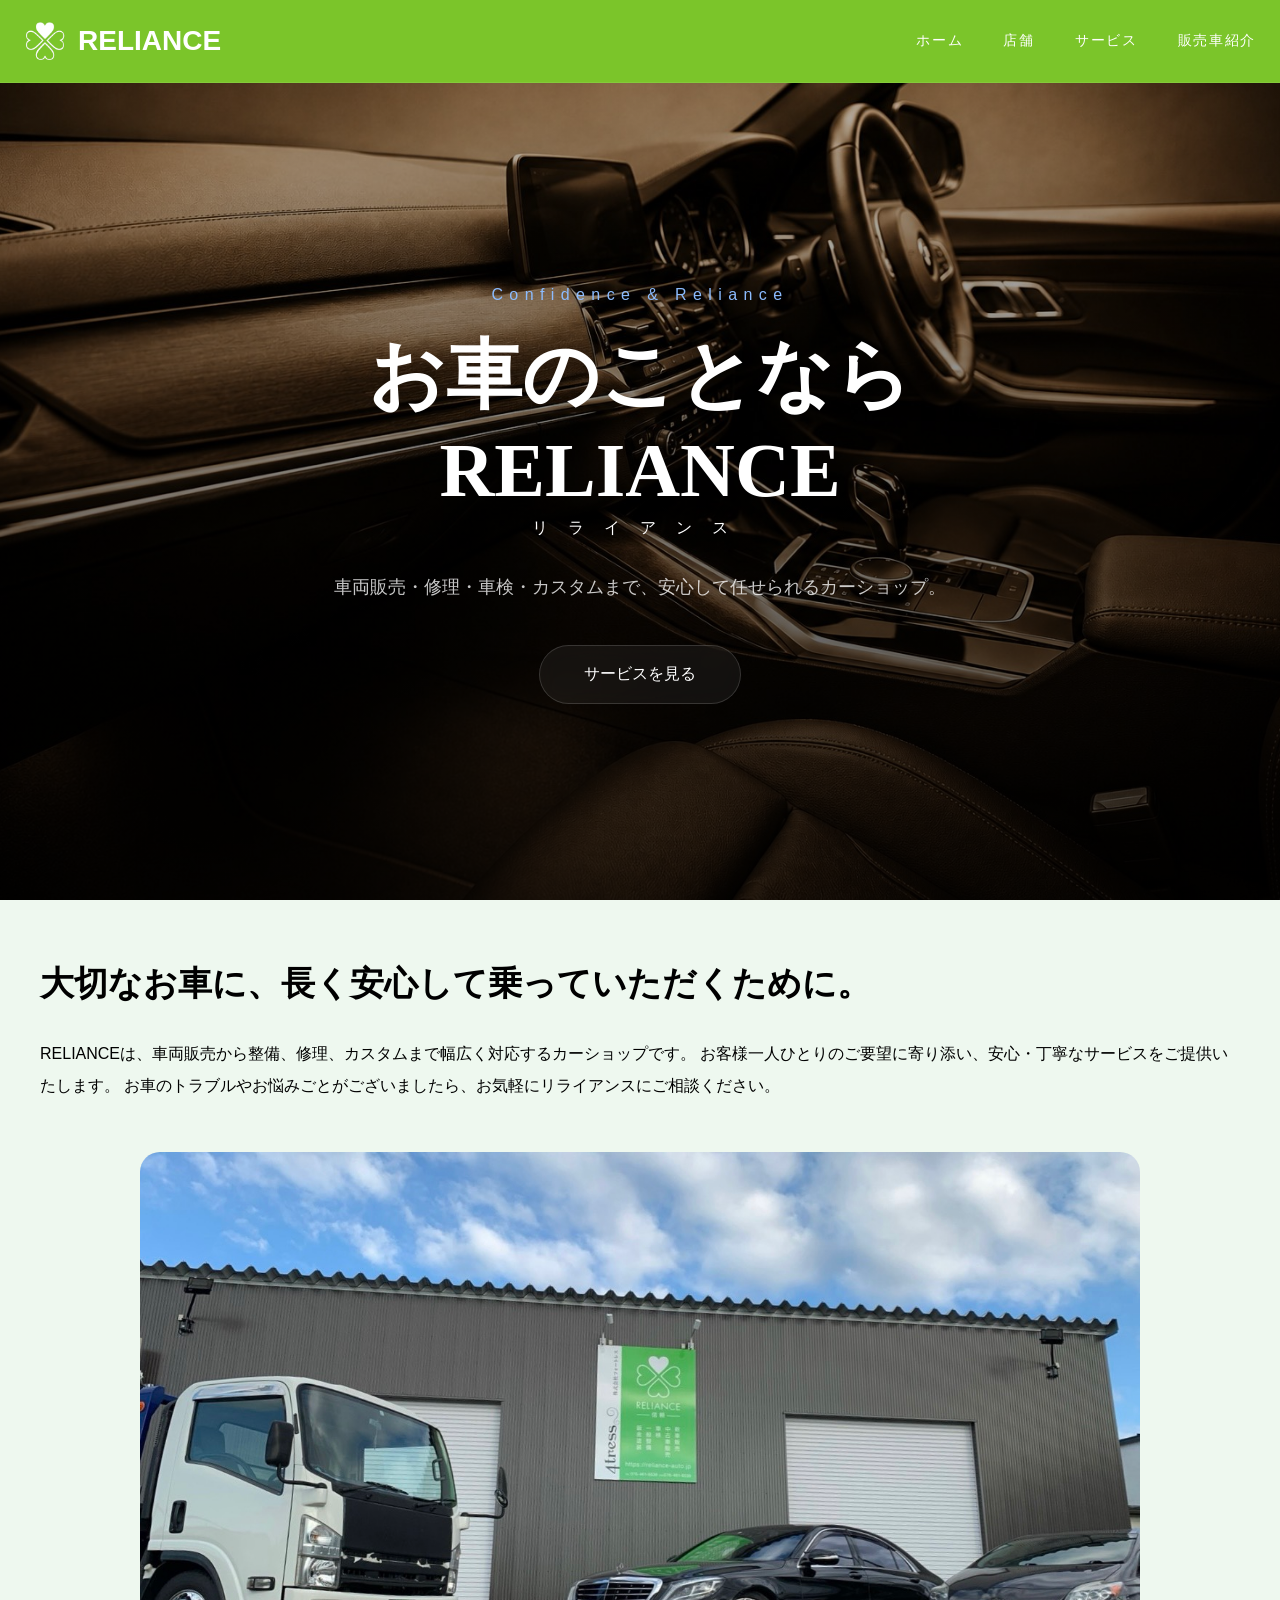
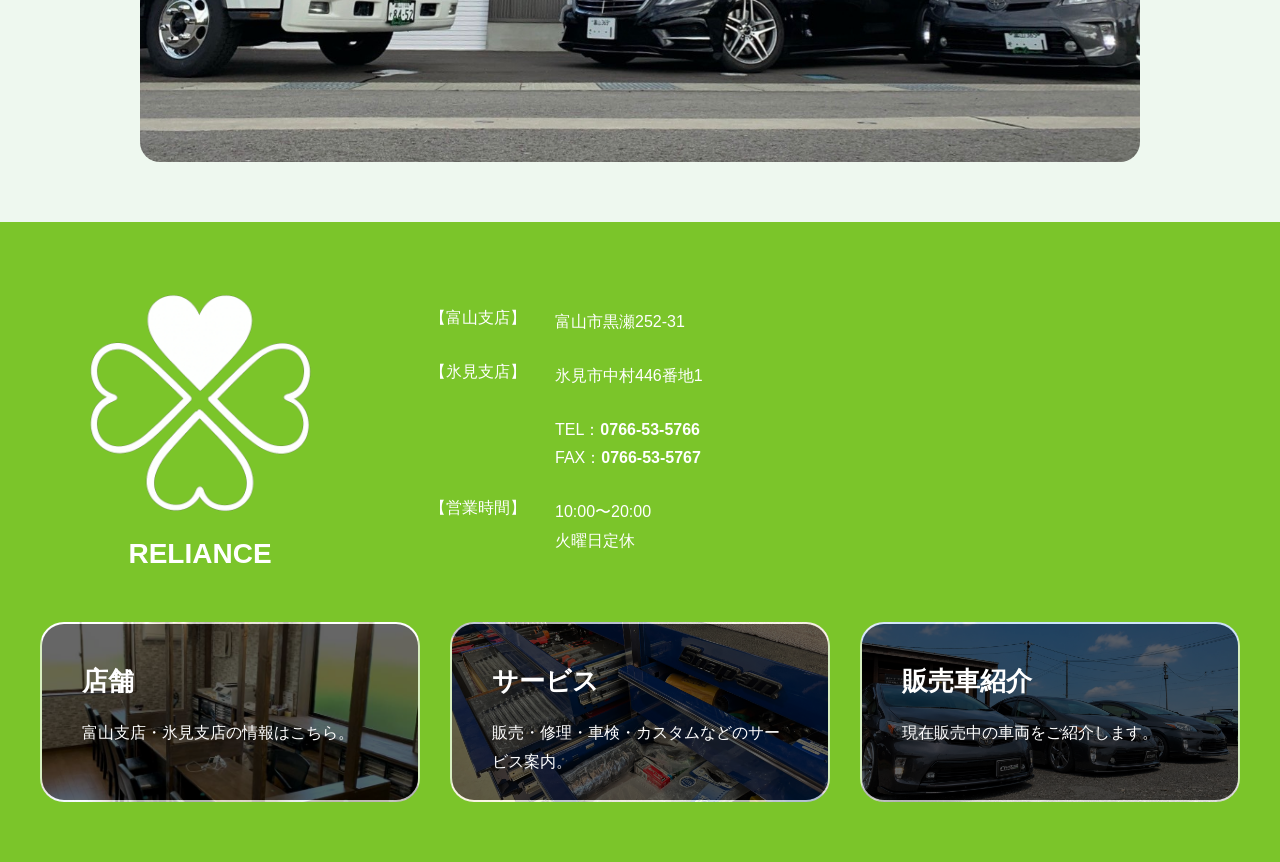
==== commit aea111d1: "update reliance design" ====
--- a/index.html
+++ b/index.html
@@ -102,8 +102,8 @@
   <div class="info-row">
     <span class="info-title"></span>
     <span class="info-content">
-      TEL:<a href="tel:0766535766">0766-53-5766</a><br>
-      FAX:<a href="tel:0766535766">0766-53-5767</a>
+      TEL：<a href="tel:0766535766">0766-53-5766</a><br>
+      FAX：<a href="tel:0766535766">0766-53-5767</a>
     </span>
   </div>
 
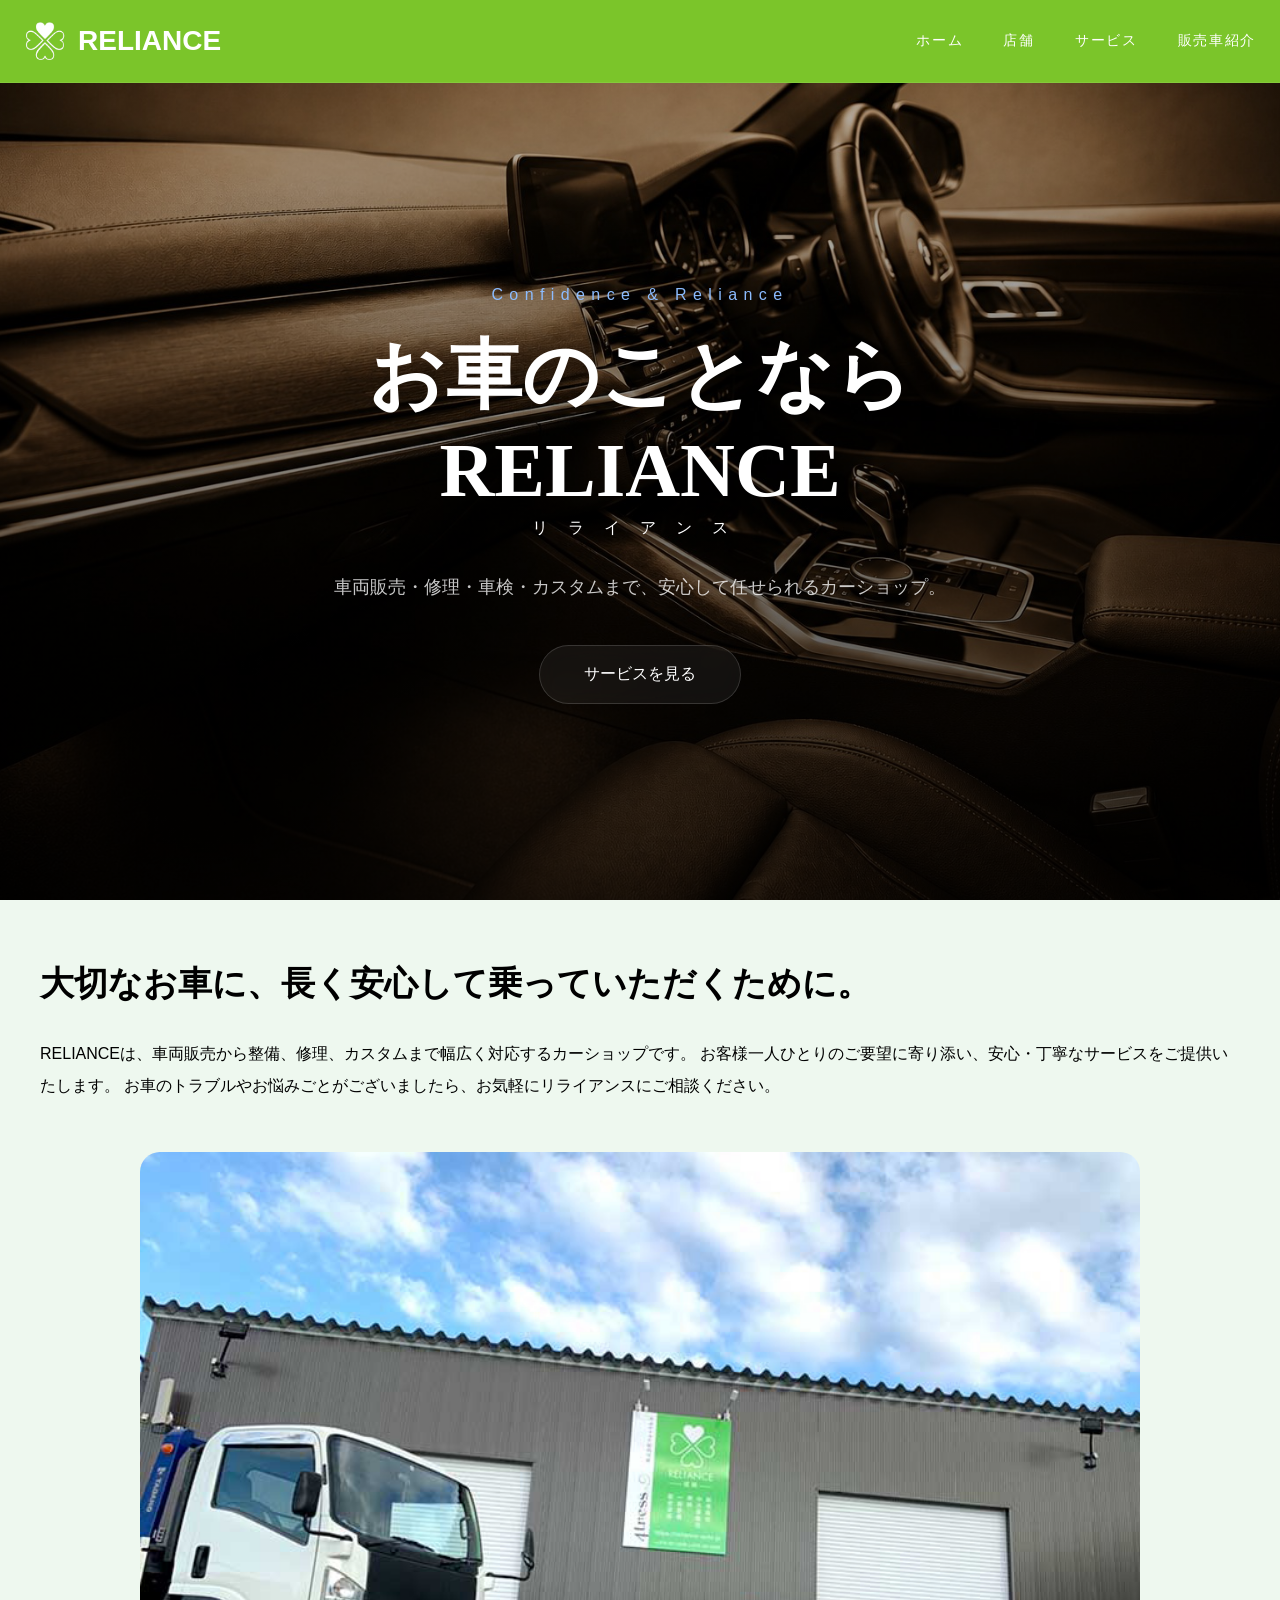
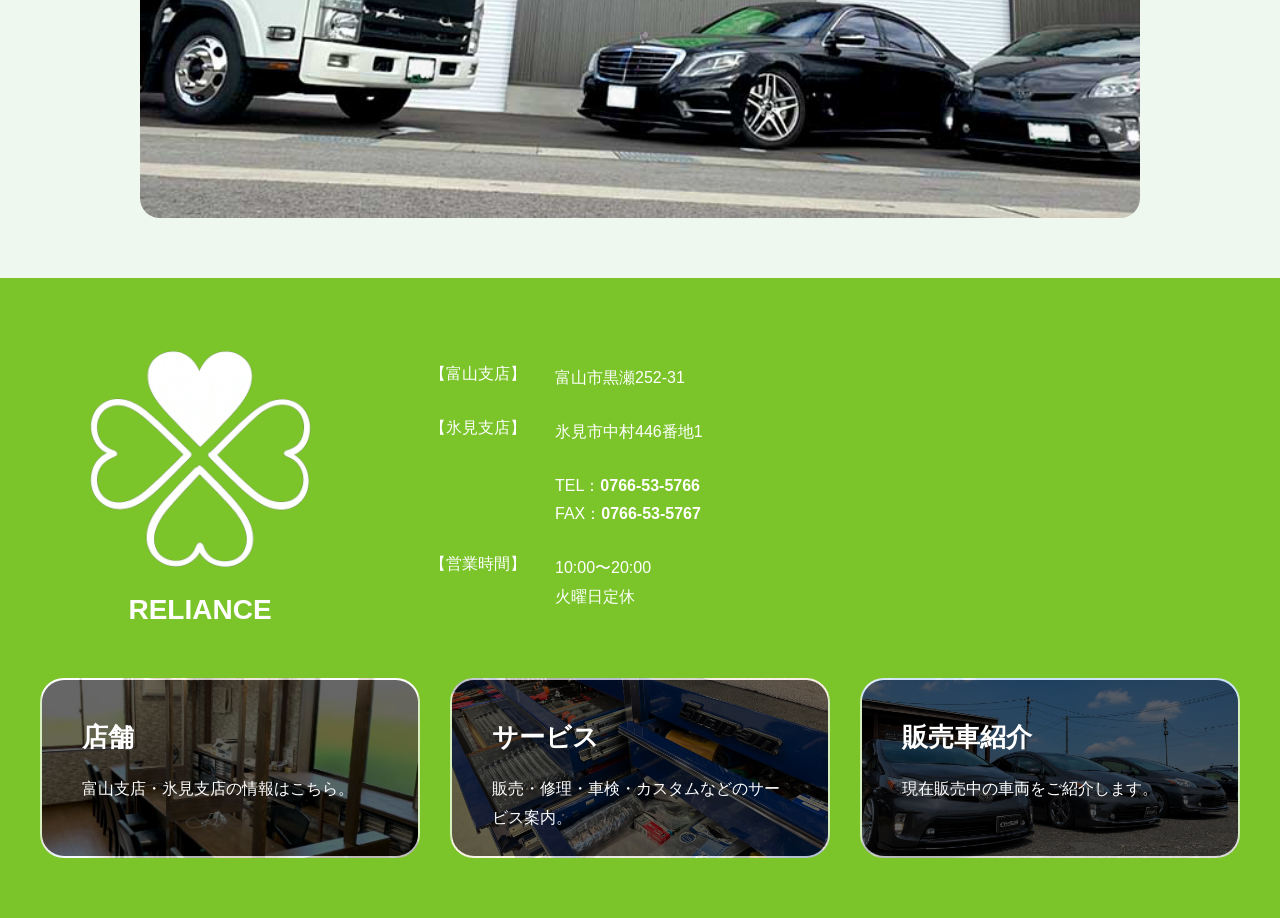
==== commit 0c628351: "update reliance design" ====
--- a/index.html
+++ b/index.html
@@ -67,7 +67,7 @@
       お車のトラブルやお悩みごとがございましたら、お気軽にリライアンスにご相談ください。
     </p>
 
-    <img src="images/toyama.jpg" alt="店舗イメージ" class="about-image">
+    <img src="images/shop1.jpg" alt="店舗イメージ" class="about-image">
   </div>
 </section>
 
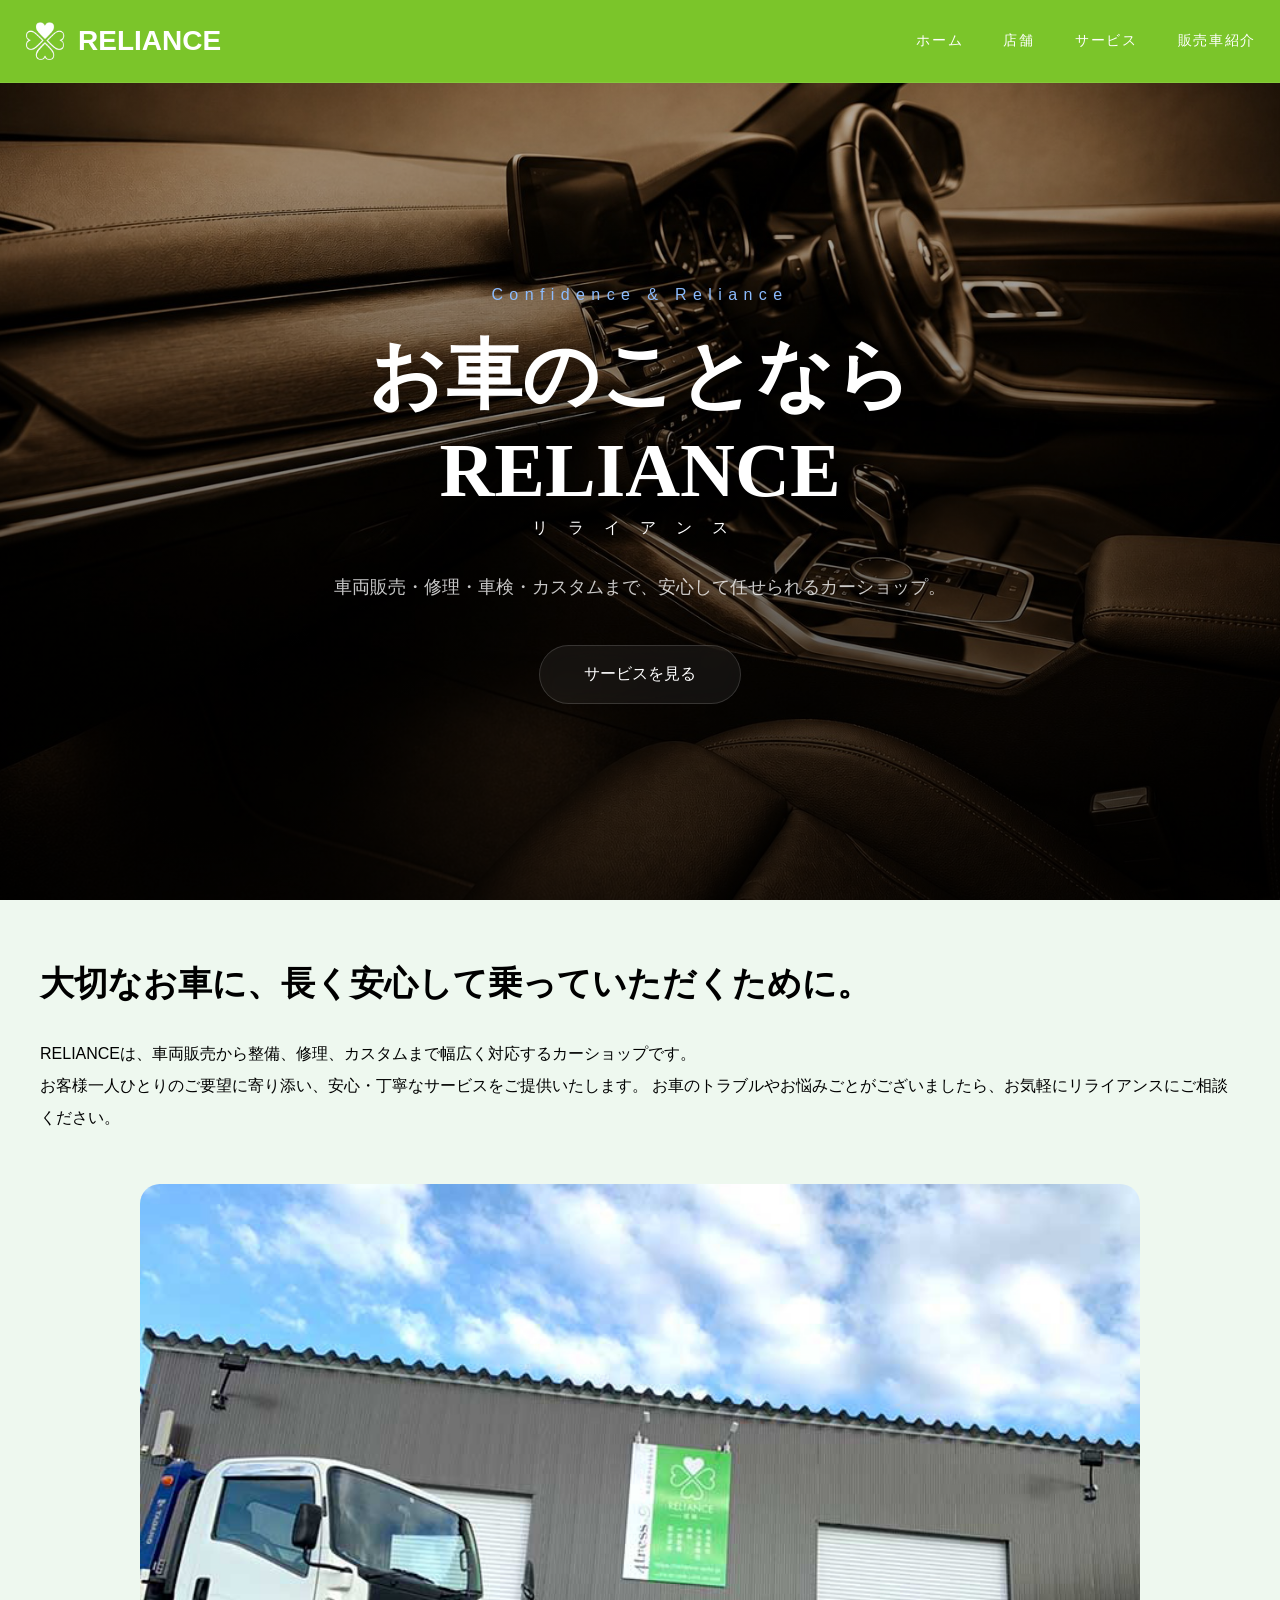
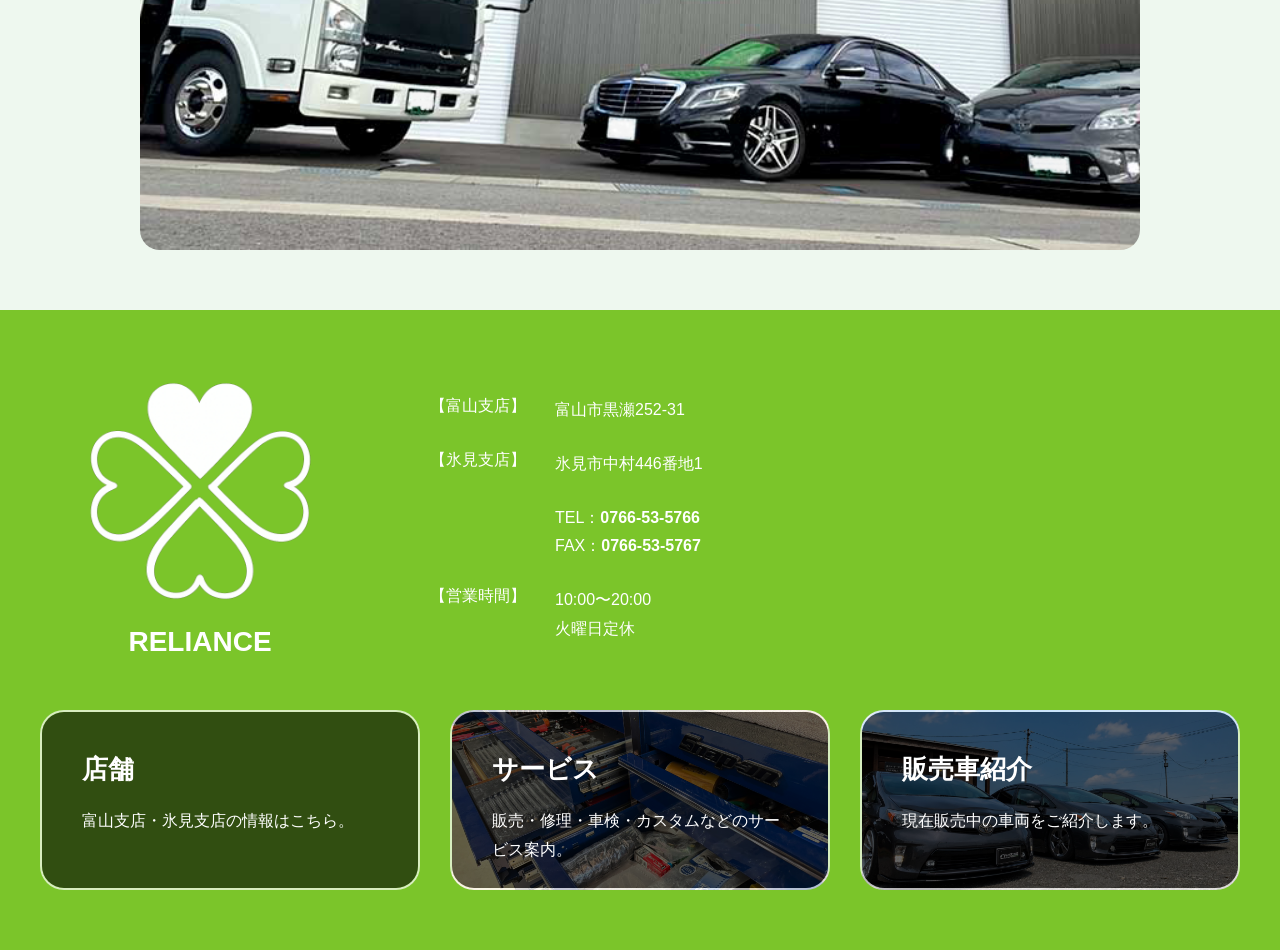
==== commit 114d6d20: "update reliance design" ====
--- a/index.html
+++ b/index.html
@@ -62,7 +62,7 @@
     <h2>大切なお車に、長く安心して乗っていただくために。</h2>
 
     <p>
-      RELIANCEは、車両販売から整備、修理、カスタムまで幅広く対応するカーショップです。
+      RELIANCEは、車両販売から整備、修理、カスタムまで幅広く対応するカーショップです。<br>
       お客様一人ひとりのご要望に寄り添い、安心・丁寧なサービスをご提供いたします。
       お車のトラブルやお悩みごとがございましたら、お気軽にリライアンスにご相談ください。
     </p>
--- a/css/style.css
+++ b/css/style.css
@@ -876,7 +876,7 @@
  
      f o n t - s i z e : 4 8 p x ;   
-     f o n t - f a m i l y : " N o t o   S e r i f   J P " ,   s e r i f ; +   
      c o l o r : # 0 5 0 8 1 6 ;   
@@ -1162,7 +1162,7 @@
  
      . s h o p - t i t l e   h 2 {   
-     f o n t - s i z e : 3 8 p x ; +     f o n t - s i z e : 3 6 p x ;   
    
@@ -1244,23 +1244,215 @@
  
      c o l o r :   # 0 5 0 8 1 6 ;   
+     f o n t - s i z e :   4 8 p x ; + 
+ } + 
+ + 
+ . s e r v i c e - l e a d   { + 
+     m a r g i n - b o t t o m :   5 0 p x ; + 
+ + 
+     f o n t - s i z e :   1 6 p x ; + 
+ + 
+     l i n e - h e i g h t :   2 ; + 
+ } + 
+ + 
+ . s e r v i c e - l e a d   p   +   p   { + 
+     m a r g i n - t o p :   2 0 p x ; + 
+ } + 
+ + 
+ + 
+ / *   �0�0�0�01 ��v  * / + 
+ + 
+ . s e r v i c e - i t e m   { + 
+     d i s p l a y :   f l e x ; + 
+ + 
+     a l i g n - i t e m s :   c e n t e r ; + 
+ + 
+     g a p :   7 0 p x ; + 
+ + 
+     m a r g i n - b o t t o m :   0 p x ; + 
+ } + 
+ + 
+ + 
+ / *   r e v e r s e L0�ND0_0��vo0�]�S�S�  * / + 
+ + 
+ . s e r v i c e - i t e m . r e v e r s e   { + 
+     f l e x - d i r e c t i o n :   r o w - r e v e r s e ; + 
+ } + 
+ + 
+ + 
+ / *   �e�z�R  * / + 
+ + 
+ . s e r v i c e - i n f o   { + 
+     f l e x :   1 ; + 
+ } + 
+ + 
+ . s e r v i c e - n u m b e r   { + 
+     m a r g i n - b o t t o m :   1 0 p x ; + 
+ + 
+     c o l o r :   # 3 f 7 f e f ; + 
+ + 
+     f o n t - s i z e :   1 5 p x ; + 
+ + 
+     f o n t - w e i g h t :   b o l d ; + 
+ + 
+     l e t t e r - s p a c i n g :   0 . 1 5 e m ; + 
+ } + 
+ + 
+ . s e r v i c e - i n f o   h 3   { + 
+     m a r g i n - b o t t o m :   2 5 p x ; + 
+ + 
+     c o l o r :   # 0 5 0 8 1 6 ; + 
    
      f o n t - f a m i l y :   " N o t o   S e r i f   J P " ,   s e r i f ;   
    
-     f o n t - s i z e :   4 8 p x ; - 
- } - 
- - 
- . s e r v i c e - l e a d   { - 
-     m a r g i n - b o t t o m :   5 0 p x ; - 
- +     f o n t - s i z e :   3 0 p x ; + 
+ + 
+     f o n t - w e i g h t :   6 0 0 ; + 
+ + 
+     l i n e - h e i g h t :   1 . 5 ; + 
+ } + 
+ + 
+ . s e r v i c e - i n f o   >   p : l a s t - c h i l d   { + 
+     f o n t - s i z e :   1 5 p x ; + 
+ + 
+     l i n e - h e i g h t :   2 ; + 
+ } + 
+ + 
+ + 
+ / *   ;u�P�R  * / + 
+ + 
+ . s e r v i c e - i m a g e   { + 
+     f l e x :   1 ; + 
+ + 
+     o v e r f l o w :   h i d d e n ; + 
+ } + 
+ + 
+ . s e r v i c e - i m a g e   i m g   { + 
+     d i s p l a y :   b l o c k ; + 
+ + 
+     w i d t h :   1 0 0 % ; + 
+ + 
+     h e i g h t :   4 2 0 p x ; + 
+ + 
+     o b j e c t - f i t :   c o v e r ; + 
+ } + 
+ + 
+ + 
+ / *    g�_n0��f�e  * / + 
+ + 
+ . s e r v i c e - b o t t o m   { + 
+     p a d d i n g :   6 0 p x   3 0 p x ; + 
+ + 
+     b a c k g r o u n d :   # e e f 8 e f ; + 
+ + 
+     t e x t - a l i g n :   c e n t e r ; + 
+ } + 
+ + 
+ . s e r v i c e - b o t t o m   p   {   
      f o n t - s i z e :   1 6 p x ;   
@@ -1272,204 +1464,6 @@
  
    
- . s e r v i c e - l e a d   p   +   p   { - 
-     m a r g i n - t o p :   2 0 p x ; - 
- } - 
- - 
- - 
- / *   �0�0�0�01 ��v  * / - 
- - 
- . s e r v i c e - i t e m   { - 
-     d i s p l a y :   f l e x ; - 
- - 
-     a l i g n - i t e m s :   c e n t e r ; - 
- - 
-     g a p :   7 0 p x ; - 
- - 
-     m a r g i n - b o t t o m :   0 p x ; - 
- } - 
- - 
- - 
- / *   r e v e r s e L0�ND0_0��vo0�]�S�S�  * / - 
- - 
- . s e r v i c e - i t e m . r e v e r s e   { - 
-     f l e x - d i r e c t i o n :   r o w - r e v e r s e ; - 
- } - 
- - 
- - 
- / *   �e�z�R  * / - 
- - 
- . s e r v i c e - i n f o   { - 
-     f l e x :   1 ; - 
- } - 
- - 
- . s e r v i c e - n u m b e r   { - 
-     m a r g i n - b o t t o m :   1 0 p x ; - 
- - 
-     c o l o r :   # 3 f 7 f e f ; - 
- - 
-     f o n t - s i z e :   1 5 p x ; - 
- - 
-     f o n t - w e i g h t :   b o l d ; - 
- - 
-     l e t t e r - s p a c i n g :   0 . 1 5 e m ; - 
- } - 
- - 
- . s e r v i c e - i n f o   h 3   { - 
-     m a r g i n - b o t t o m :   2 5 p x ; - 
- - 
-     c o l o r :   # 0 5 0 8 1 6 ; - 
- - 
-     f o n t - f a m i l y :   " N o t o   S e r i f   J P " ,   s e r i f ; - 
- - 
-     f o n t - s i z e :   3 0 p x ; - 
- - 
-     f o n t - w e i g h t :   6 0 0 ; - 
- - 
-     l i n e - h e i g h t :   1 . 5 ; - 
- } - 
- - 
- . s e r v i c e - i n f o   >   p : l a s t - c h i l d   { - 
-     f o n t - s i z e :   1 5 p x ; - 
- - 
-     l i n e - h e i g h t :   2 ; - 
- } - 
- - 
- - 
- / *   ;u�P�R  * / - 
- - 
- . s e r v i c e - i m a g e   { - 
-     f l e x :   1 ; - 
- - 
-     o v e r f l o w :   h i d d e n ; - 
- } - 
- - 
- . s e r v i c e - i m a g e   i m g   { - 
-     d i s p l a y :   b l o c k ; - 
- - 
-     w i d t h :   1 0 0 % ; - 
- - 
-     h e i g h t :   4 2 0 p x ; - 
- - 
-     o b j e c t - f i t :   c o v e r ; - 
- } - 
- - 
- - 
- / *    g�_n0��f�e  * / - 
- - 
- . s e r v i c e - b o t t o m   { - 
-     p a d d i n g :   6 0 p x   3 0 p x ; - 
- - 
-     b a c k g r o u n d :   # e e f 8 e f ; - 
- - 
-     t e x t - a l i g n :   c e n t e r ; - 
- } - 
- - 
- . s e r v i c e - b o t t o m   p   { - 
-     f o n t - s i z e :   1 6 p x ; - 
- - 
-     l i n e - h e i g h t :   2 ; - 
- } - 
- - 
    
  / *   = = = = = = = = = = = = = = = = = = = = = = = @@ -1508,7 +1502,7 @@
  
      . s e r v i c e - t i t l e   h 2   {   
-         f o n t - s i z e :   3 8 p x ; +         f o n t - s i z e :   3 6 p x ;   
      }   
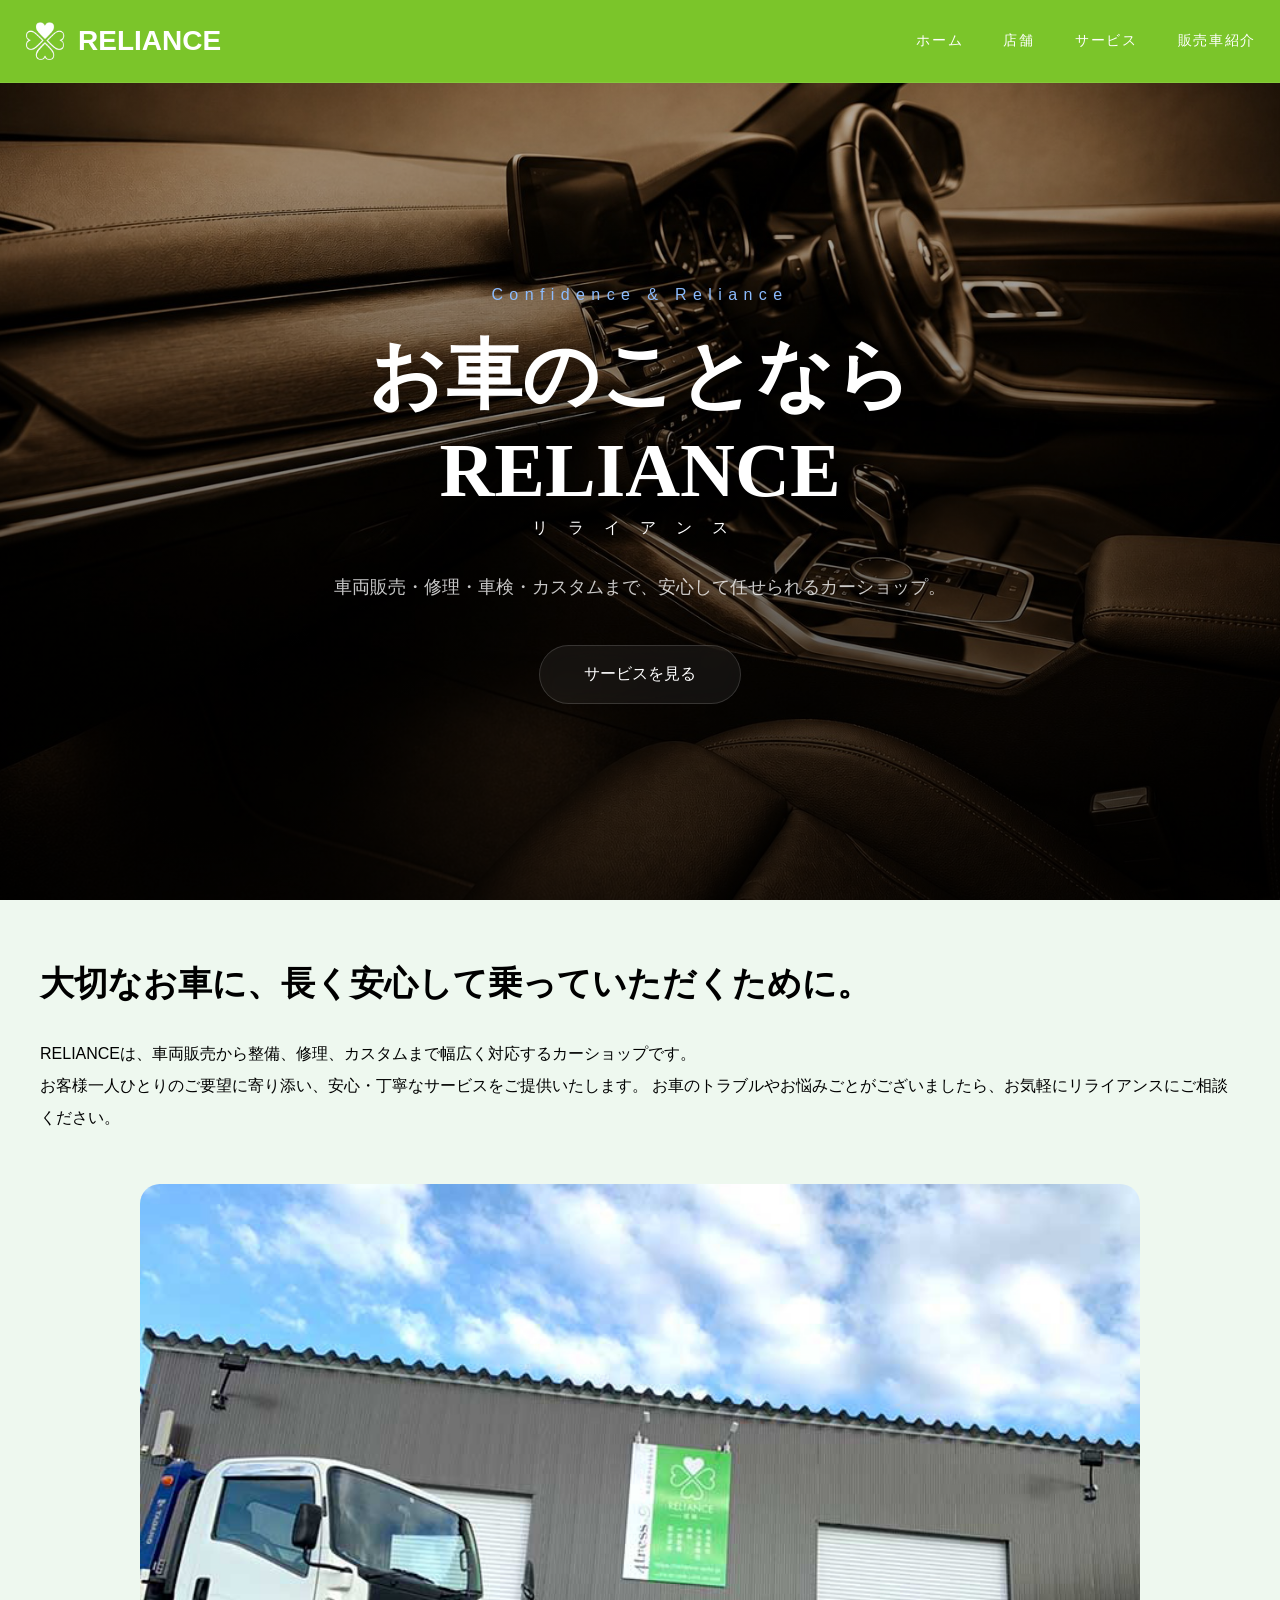
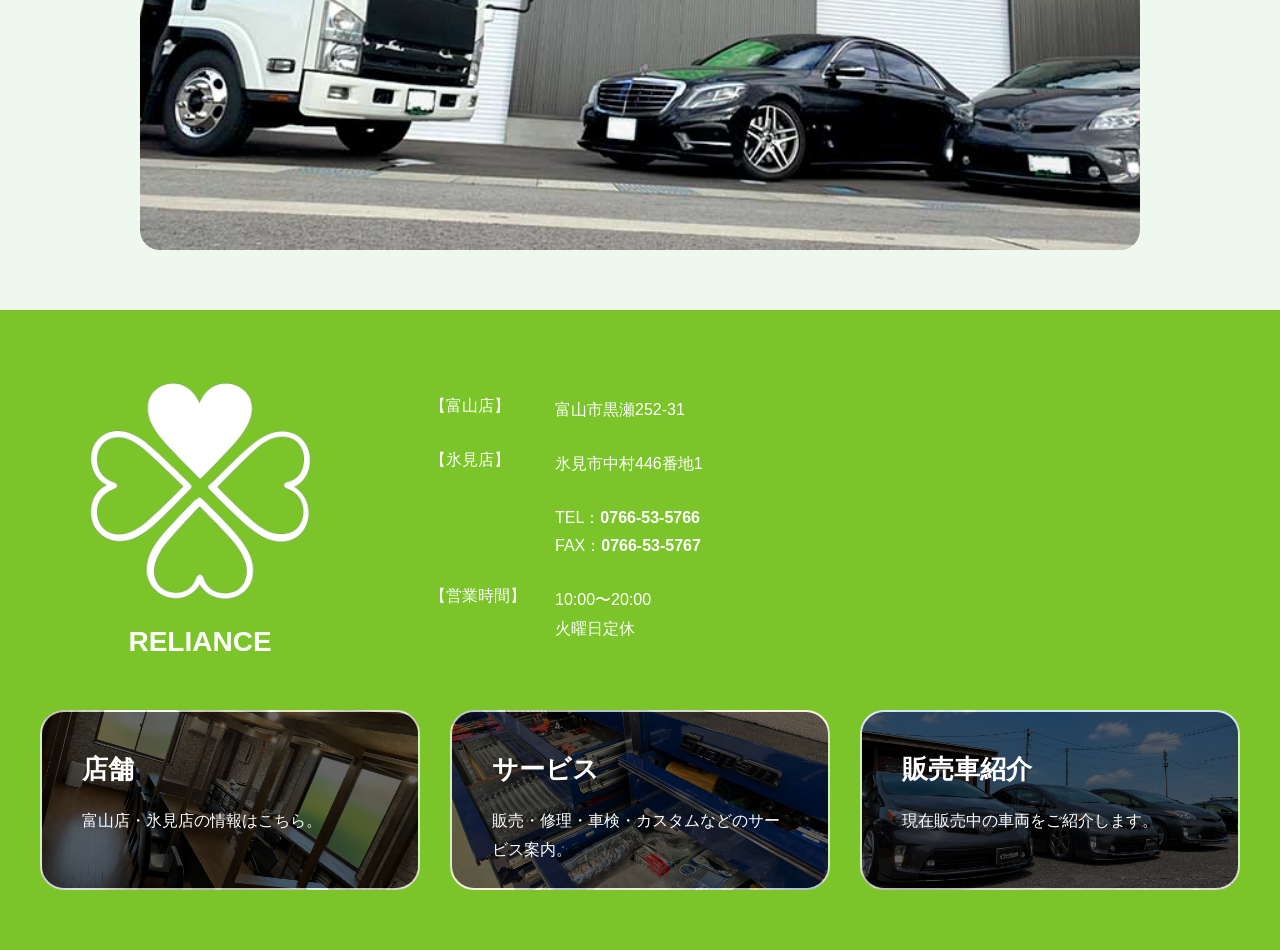
==== commit a04b5b98: "update reliance design" ====
--- a/index.html
+++ b/index.html
@@ -86,14 +86,14 @@
 <div class="contact-address">
 
   <div class="info-row">
-    <span class="info-title">【富山支店】</span>
+    <span class="info-title">【富山店】</span>
     <span class="info-content">
       富山市黒瀬252-31
     </span>
   </div>
 
   <div class="info-row">
-    <span class="info-title">【氷見支店】</span>
+    <span class="info-title">【氷見店】</span>
     <span class="info-content">
       氷見市中村446番地1
     </span>
@@ -125,7 +125,7 @@
 
   <a href="shop.html" class="card home-shop-card">
     <h3>店舗</h3>
-    <p>富山支店・氷見支店の情報はこちら。</p>
+    <p>富山店・氷見店の情報はこちら。</p>
   </a>
 
   <a href="service.html" class="card home-service-card">
